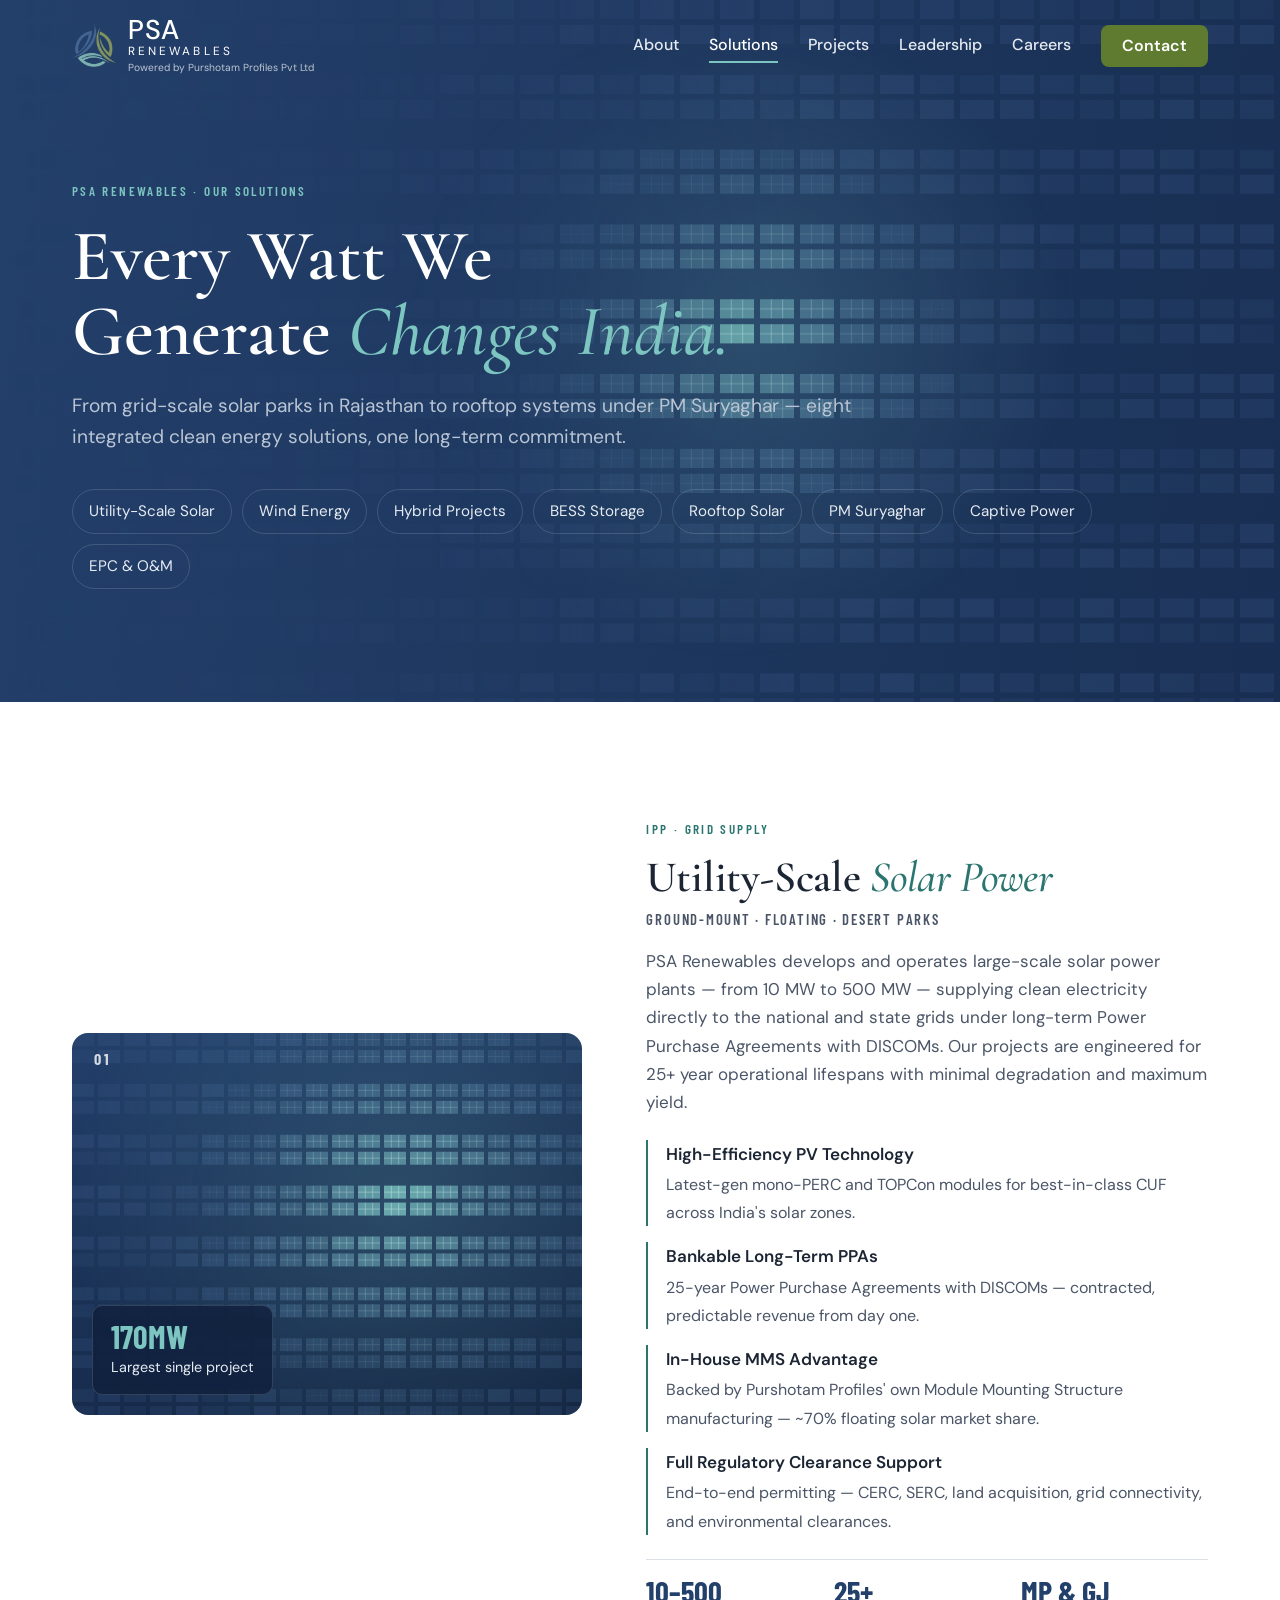
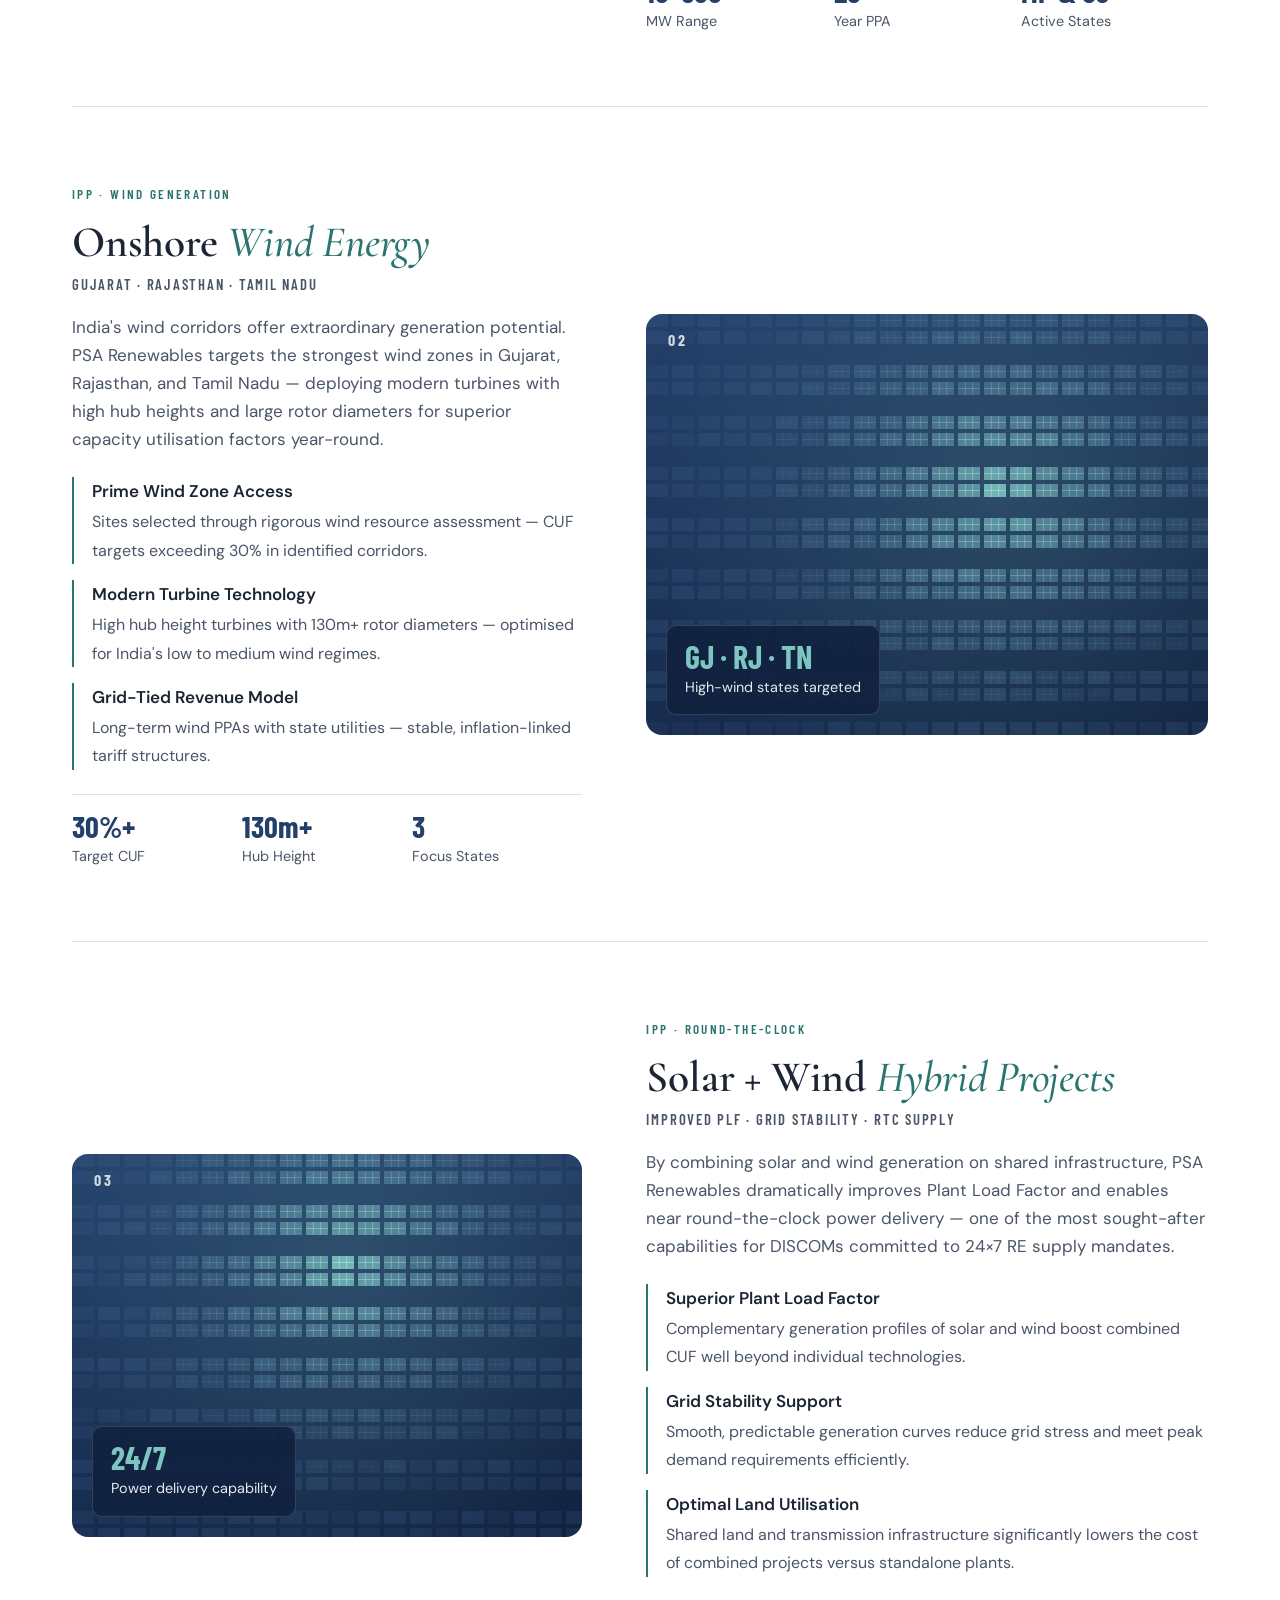
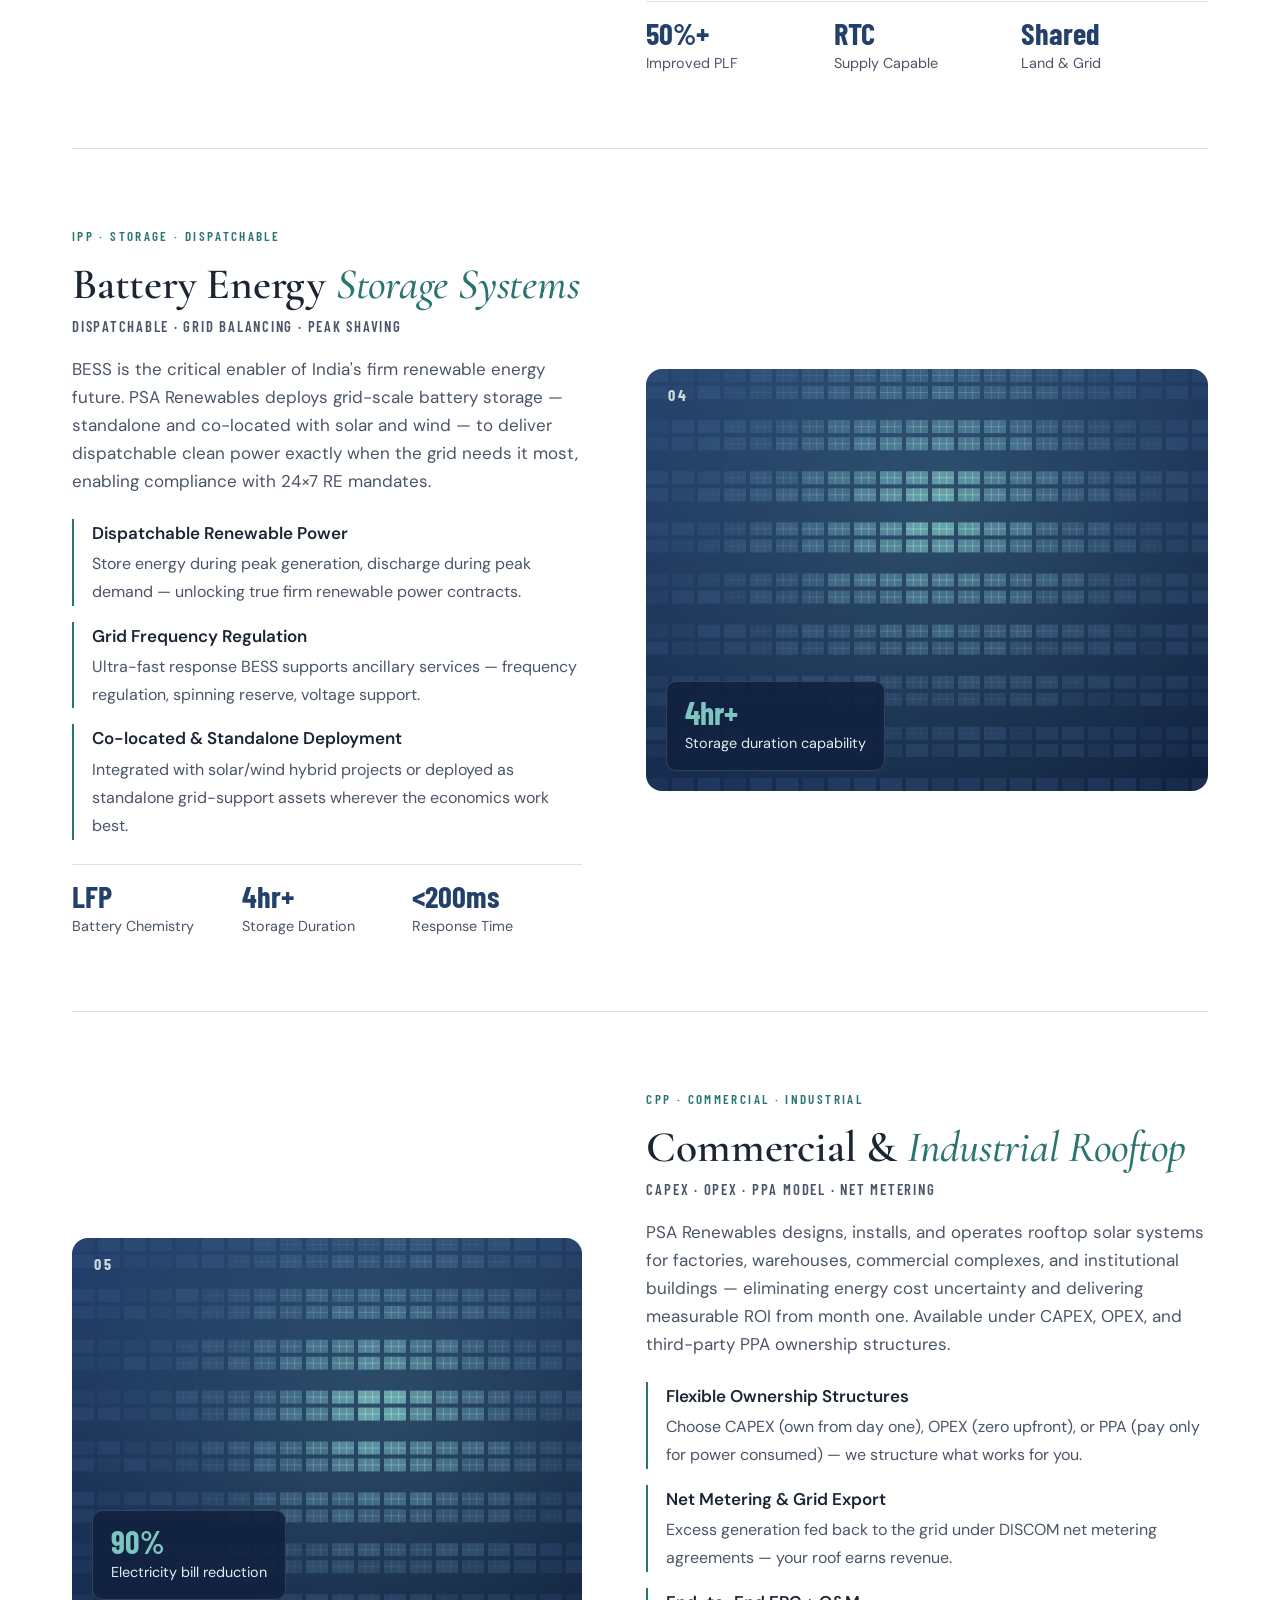
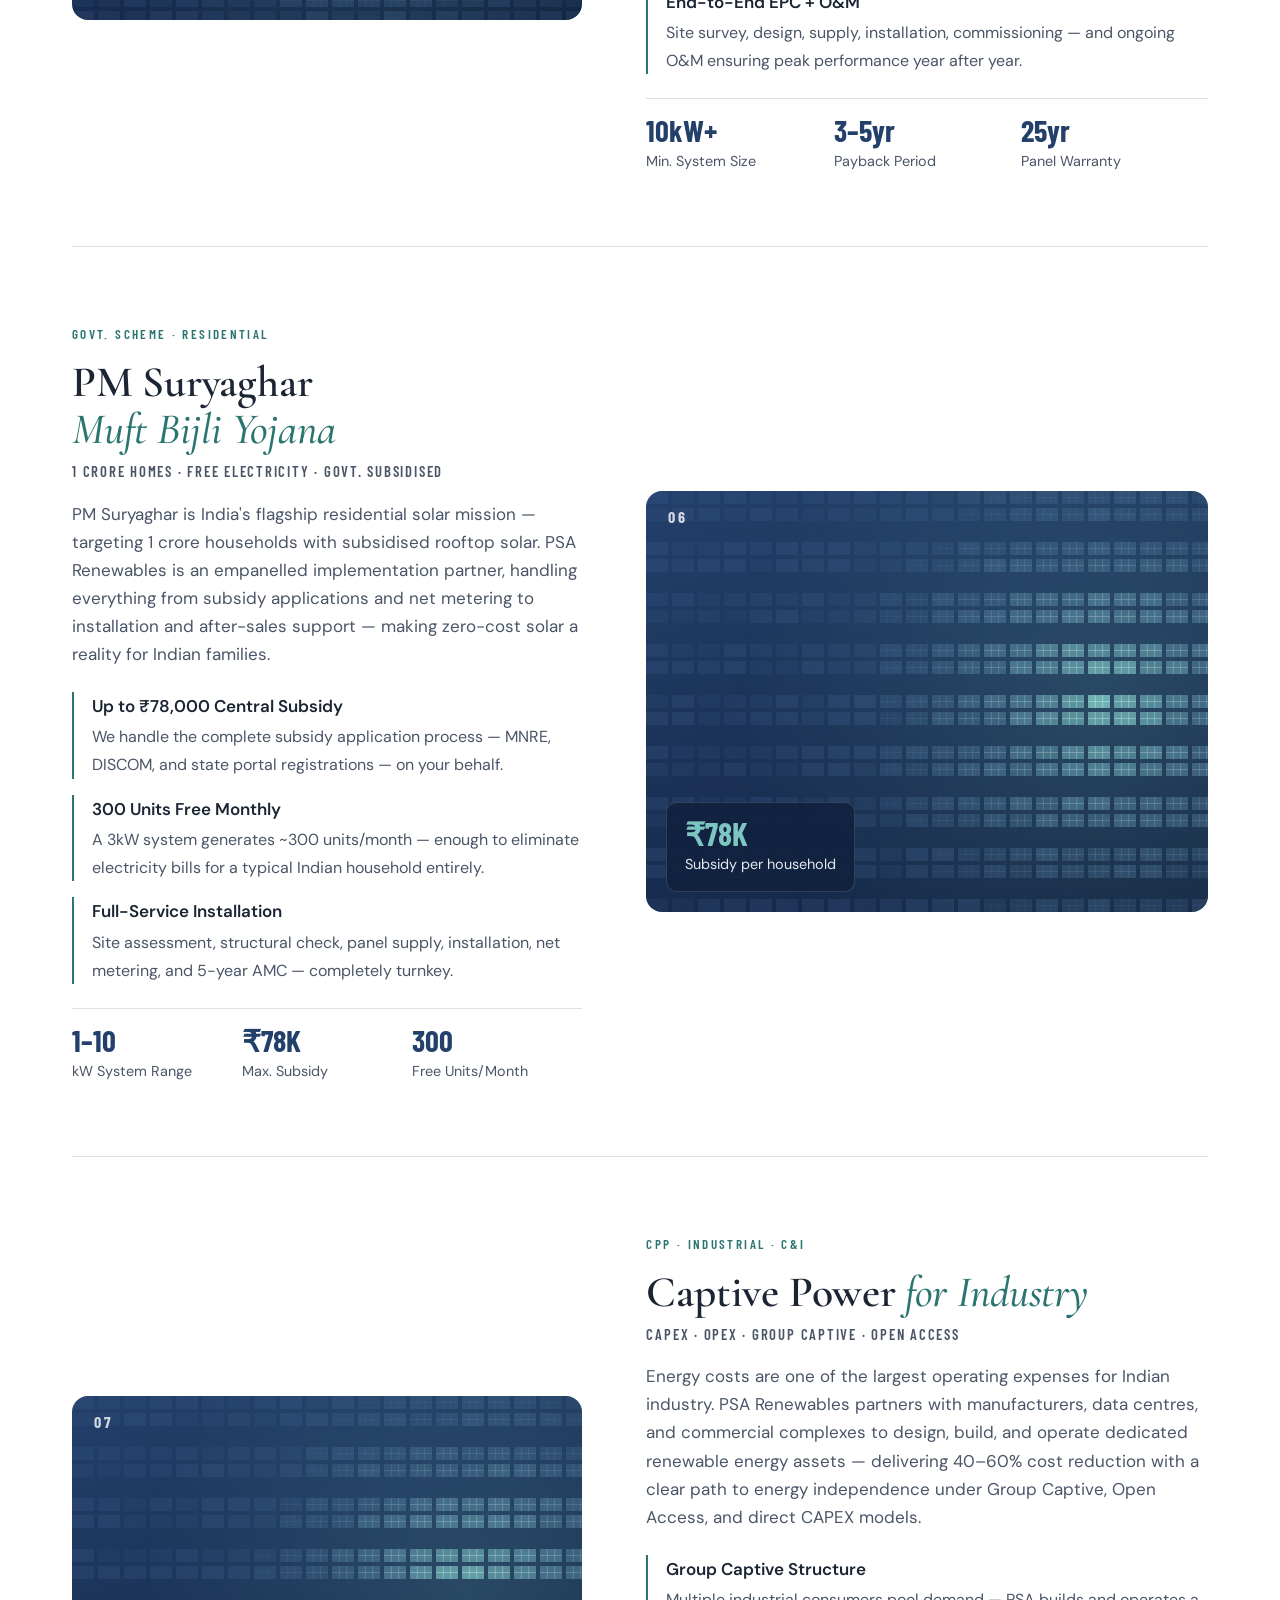
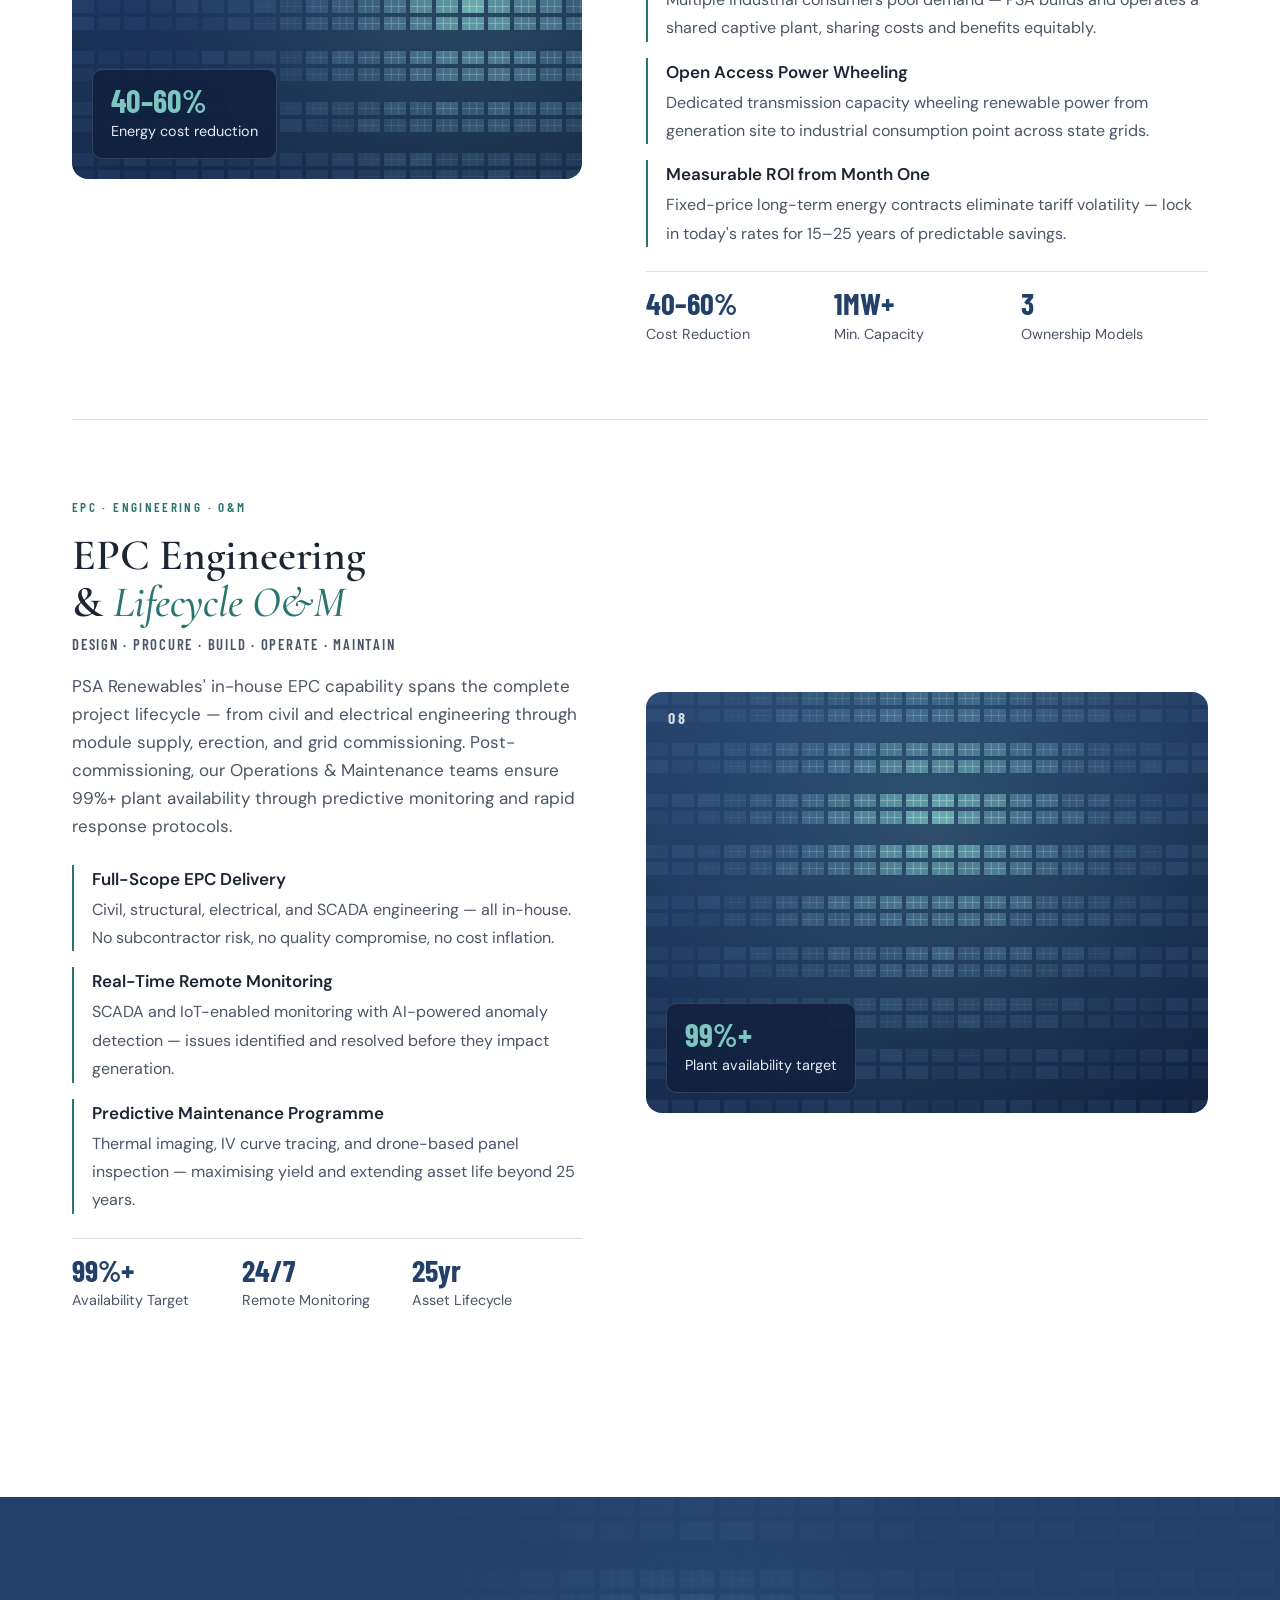
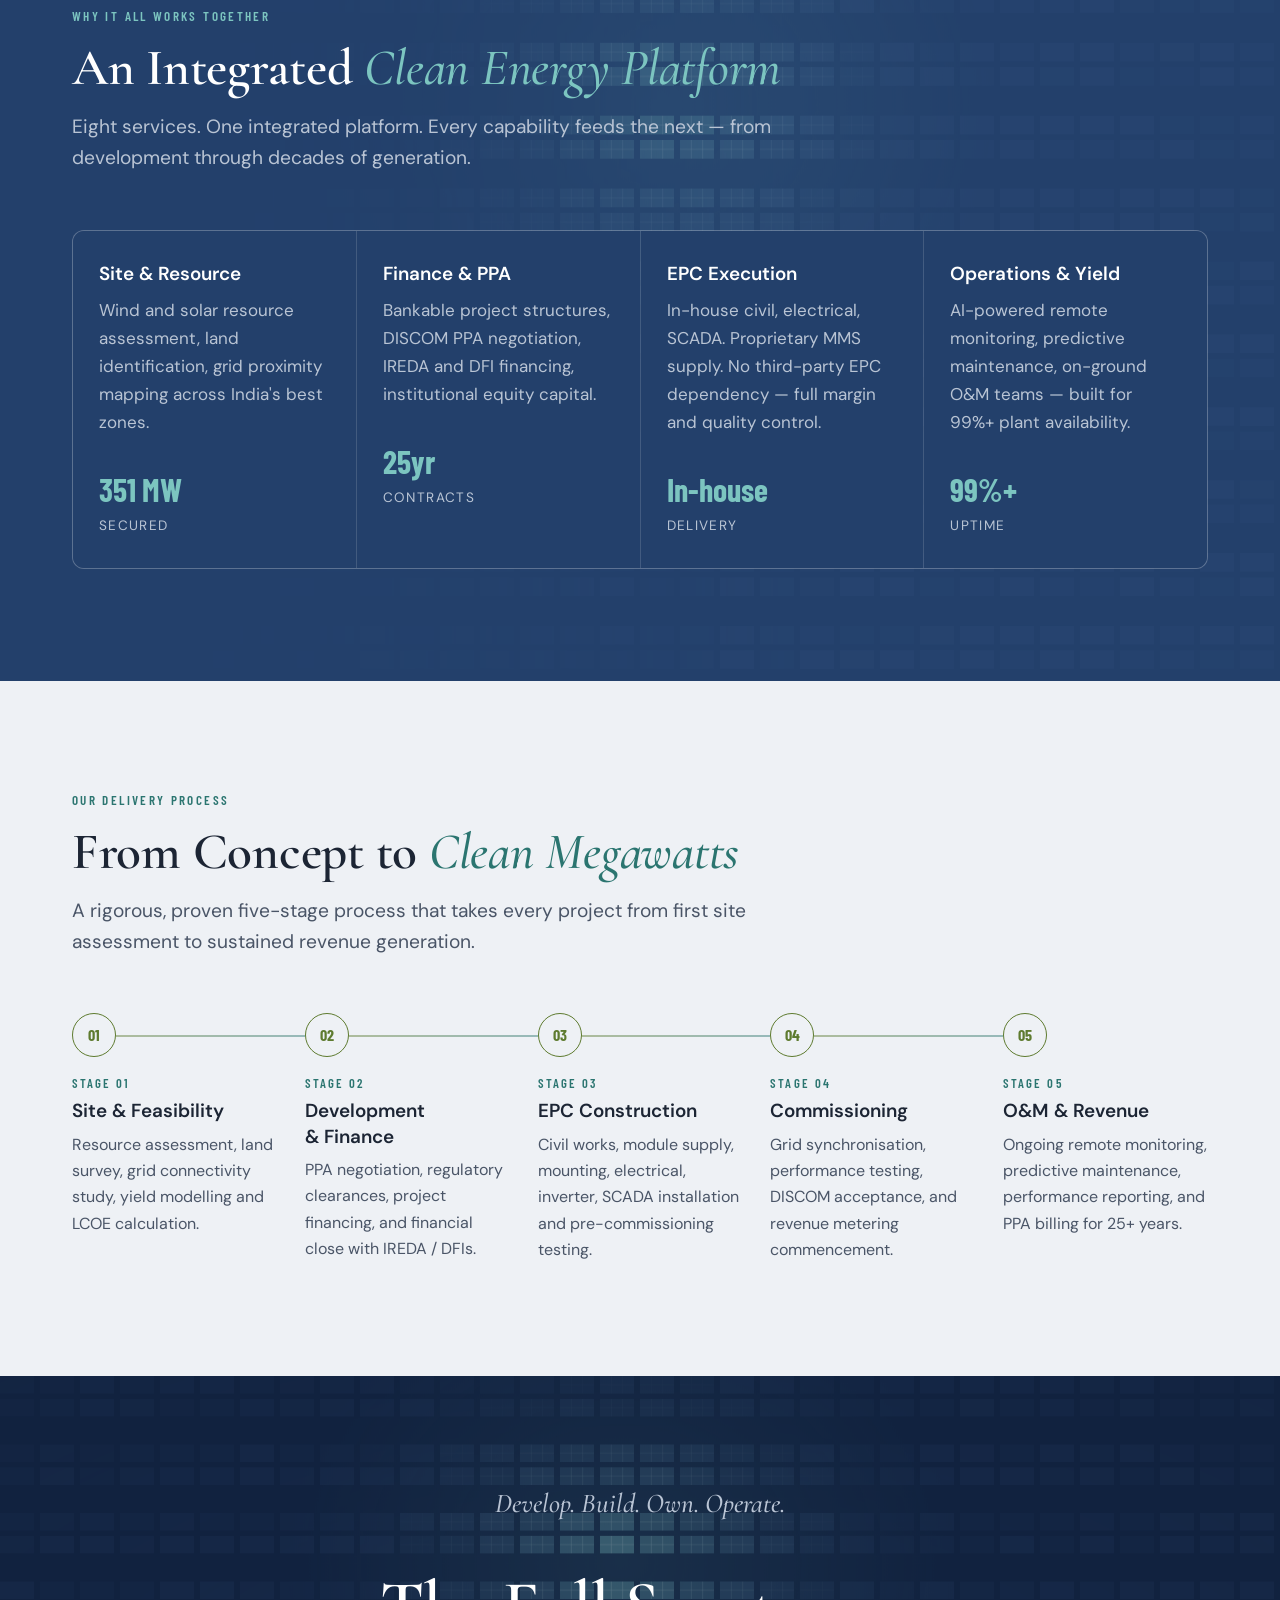
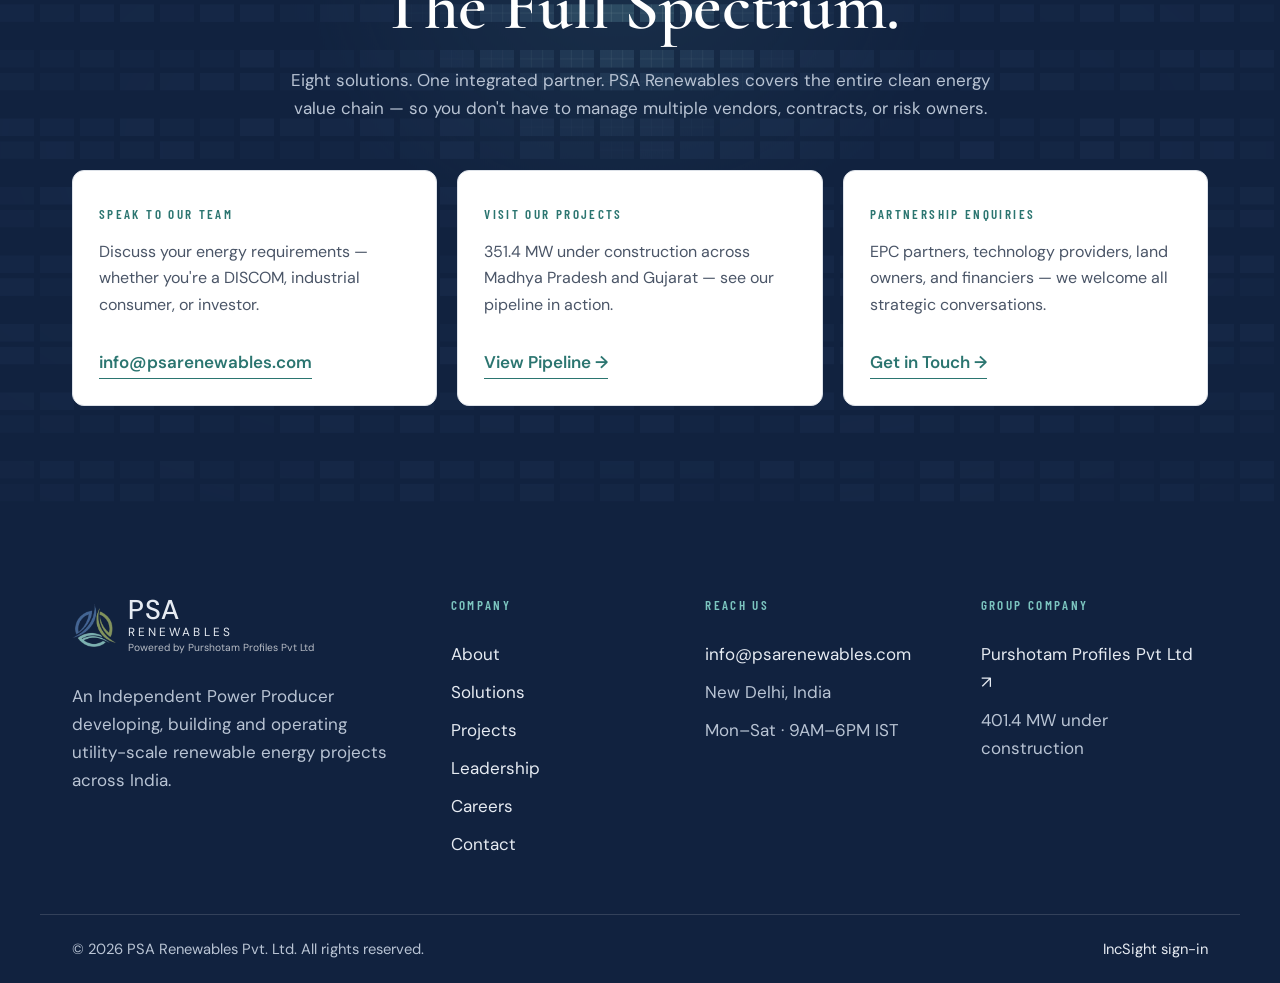
==== solutions.html @ 925f179a "PSA Renewables website draft Co-Authored-By: Claude Opus 5.5 <noreply@anthropic.com>" ====
<!doctype html>
<html lang="en">
<head>
  <meta charset="utf-8">
  <meta name="viewport" content="width=device-width, initial-scale=1">
  <title>Solutions | PSA Renewables</title>
  <meta name="description" content="Eight integrated clean energy solutions from PSA Renewables: utility-scale solar, wind, hybrid, BESS, rooftop, PM Suryaghar, captive power, and EPC & O&M.">
  <link rel="icon" href="assets/logo-mark.png">
  <link rel="preconnect" href="https://fonts.googleapis.com">
  <link rel="preconnect" href="https://fonts.gstatic.com" crossorigin>
  <link href="https://fonts.googleapis.com/css2?family=Barlow+Condensed:wght@600;700&family=Cormorant+Garamond:ital,wght@0,500;0,600;1,500&family=DM+Sans:opsz,wght@9..40,400;9..40,500;9..40,600;9..40,700&display=swap" rel="stylesheet">
  <link rel="stylesheet" href="styles.css">
</head>
<body data-page="solutions">
  <main id="main">
    <section class="page-hero">
      <canvas class="panel-field" aria-hidden="true"></canvas>
      <div class="wrap">
        <span class="label reveal">PSA Renewables · Our Solutions</span>
        <h1 class="reveal">Every Watt We Generate <em class="accent">Changes India.</em></h1>
        <p class="lead reveal">From grid-scale solar parks in Rajasthan to rooftop systems under PM Suryaghar — eight integrated clean energy solutions, one long-term commitment.</p>
        <ul class="anchor-chips reveal">
          <li><a href="#utility-solar">Utility-Scale Solar</a></li>
          <li><a href="#wind">Wind Energy</a></li>
          <li><a href="#hybrid">Hybrid Projects</a></li>
          <li><a href="#bess">BESS Storage</a></li>
          <li><a href="#rooftop">Rooftop Solar</a></li>
          <li><a href="#pm-suryaghar">PM Suryaghar</a></li>
          <li><a href="#captive">Captive Power</a></li>
          <li><a href="#epc-om">EPC &amp; O&amp;M</a></li>
        </ul>
      </div>
    </section>

    <section class="section white">
      <div class="wrap">
        <article class="solution" id="utility-solar">
          <div class="solution-media reveal">
            <canvas class="panel-art" aria-hidden="true"></canvas>
            <span class="idx">01</span>
            <div class="flag"><b>170MW</b><span>Largest single project</span></div>
          </div>
          <div class="reveal">
            <span class="label">IPP · Grid Supply</span>
            <h2>Utility-Scale <em class="accent">Solar Power</em></h2>
            <p class="sub">Ground-Mount · Floating · Desert Parks</p>
            <p>PSA Renewables develops and operates large-scale solar power plants — from 10 MW to 500 MW — supplying clean electricity directly to the national and state grids under long-term Power Purchase Agreements with DISCOMs. Our projects are engineered for 25+ year operational lifespans with minimal degradation and maximum yield.</p>
            <ul class="features">
            <li><b>High-Efficiency PV Technology</b><span>Latest-gen mono-PERC and TOPCon modules for best-in-class CUF across India's solar zones.</span></li>
            <li><b>Bankable Long-Term PPAs</b><span>25-year Power Purchase Agreements with DISCOMs — contracted, predictable revenue from day one.</span></li>
            <li><b>In-House MMS Advantage</b><span>Backed by Purshotam Profiles' own Module Mounting Structure manufacturing — ~70% floating solar market share.</span></li>
            <li><b>Full Regulatory Clearance Support</b><span>End-to-end permitting — CERC, SERC, land acquisition, grid connectivity, and environmental clearances.</span></li>
            </ul>
            <div class="facts">
            <div><b>10–500</b><span>MW Range</span></div>
            <div><b>25+</b><span>Year PPA</span></div>
            <div><b>MP &amp; GJ</b><span>Active States</span></div>
            </div>
          </div>
        </article>
        <article class="solution" id="wind">
          <div class="solution-media reveal">
            <canvas class="panel-art" aria-hidden="true"></canvas>
            <span class="idx">02</span>
            <div class="flag"><b>GJ · RJ · TN</b><span>High-wind states targeted</span></div>
          </div>
          <div class="reveal">
            <span class="label">IPP · Wind Generation</span>
            <h2>Onshore <em class="accent">Wind Energy</em></h2>
            <p class="sub">Gujarat · Rajasthan · Tamil Nadu</p>
            <p>India's wind corridors offer extraordinary generation potential. PSA Renewables targets the strongest wind zones in Gujarat, Rajasthan, and Tamil Nadu — deploying modern turbines with high hub heights and large rotor diameters for superior capacity utilisation factors year-round.</p>
            <ul class="features">
            <li><b>Prime Wind Zone Access</b><span>Sites selected through rigorous wind resource assessment — CUF targets exceeding 30% in identified corridors.</span></li>
            <li><b>Modern Turbine Technology</b><span>High hub height turbines with 130m+ rotor diameters — optimised for India's low to medium wind regimes.</span></li>
            <li><b>Grid-Tied Revenue Model</b><span>Long-term wind PPAs with state utilities — stable, inflation-linked tariff structures.</span></li>
            </ul>
            <div class="facts">
            <div><b>30%+</b><span>Target CUF</span></div>
            <div><b>130m+</b><span>Hub Height</span></div>
            <div><b>3</b><span>Focus States</span></div>
            </div>
          </div>
        </article>
        <article class="solution" id="hybrid">
          <div class="solution-media reveal">
            <canvas class="panel-art" aria-hidden="true"></canvas>
            <span class="idx">03</span>
            <div class="flag"><b>24/7</b><span>Power delivery capability</span></div>
          </div>
          <div class="reveal">
            <span class="label">IPP · Round-the-Clock</span>
            <h2>Solar + Wind <em class="accent">Hybrid Projects</em></h2>
            <p class="sub">Improved PLF · Grid Stability · RTC Supply</p>
            <p>By combining solar and wind generation on shared infrastructure, PSA Renewables dramatically improves Plant Load Factor and enables near round-the-clock power delivery — one of the most sought-after capabilities for DISCOMs committed to 24×7 RE supply mandates.</p>
            <ul class="features">
            <li><b>Superior Plant Load Factor</b><span>Complementary generation profiles of solar and wind boost combined CUF well beyond individual technologies.</span></li>
            <li><b>Grid Stability Support</b><span>Smooth, predictable generation curves reduce grid stress and meet peak demand requirements efficiently.</span></li>
            <li><b>Optimal Land Utilisation</b><span>Shared land and transmission infrastructure significantly lowers the cost of combined projects versus standalone plants.</span></li>
            </ul>
            <div class="facts">
            <div><b>50%+</b><span>Improved PLF</span></div>
            <div><b>RTC</b><span>Supply Capable</span></div>
            <div><b>Shared</b><span>Land &amp; Grid</span></div>
            </div>
          </div>
        </article>
        <article class="solution" id="bess">
          <div class="solution-media reveal">
            <canvas class="panel-art" aria-hidden="true"></canvas>
            <span class="idx">04</span>
            <div class="flag"><b>4hr+</b><span>Storage duration capability</span></div>
          </div>
          <div class="reveal">
            <span class="label">IPP · Storage · Dispatchable</span>
            <h2>Battery Energy <em class="accent">Storage Systems</em></h2>
            <p class="sub">Dispatchable · Grid Balancing · Peak Shaving</p>
            <p>BESS is the critical enabler of India's firm renewable energy future. PSA Renewables deploys grid-scale battery storage — standalone and co-located with solar and wind — to deliver dispatchable clean power exactly when the grid needs it most, enabling compliance with 24×7 RE mandates.</p>
            <ul class="features">
            <li><b>Dispatchable Renewable Power</b><span>Store energy during peak generation, discharge during peak demand — unlocking true firm renewable power contracts.</span></li>
            <li><b>Grid Frequency Regulation</b><span>Ultra-fast response BESS supports ancillary services — frequency regulation, spinning reserve, voltage support.</span></li>
            <li><b>Co-located &amp; Standalone Deployment</b><span>Integrated with solar/wind hybrid projects or deployed as standalone grid-support assets wherever the economics work best.</span></li>
            </ul>
            <div class="facts">
            <div><b>LFP</b><span>Battery Chemistry</span></div>
            <div><b>4hr+</b><span>Storage Duration</span></div>
            <div><b>&lt;200ms</b><span>Response Time</span></div>
            </div>
          </div>
        </article>
        <article class="solution" id="rooftop">
          <div class="solution-media reveal">
            <canvas class="panel-art" aria-hidden="true"></canvas>
            <span class="idx">05</span>
            <div class="flag"><b>90%</b><span>Electricity bill reduction</span></div>
          </div>
          <div class="reveal">
            <span class="label">CPP · Commercial · Industrial</span>
            <h2>Commercial &amp; <em class="accent">Industrial Rooftop</em></h2>
            <p class="sub">CAPEX · OPEX · PPA Model · Net Metering</p>
            <p>PSA Renewables designs, installs, and operates rooftop solar systems for factories, warehouses, commercial complexes, and institutional buildings — eliminating energy cost uncertainty and delivering measurable ROI from month one. Available under CAPEX, OPEX, and third-party PPA ownership structures.</p>
            <ul class="features">
            <li><b>Flexible Ownership Structures</b><span>Choose CAPEX (own from day one), OPEX (zero upfront), or PPA (pay only for power consumed) — we structure what works for you.</span></li>
            <li><b>Net Metering &amp; Grid Export</b><span>Excess generation fed back to the grid under DISCOM net metering agreements — your roof earns revenue.</span></li>
            <li><b>End-to-End EPC + O&amp;M</b><span>Site survey, design, supply, installation, commissioning — and ongoing O&amp;M ensuring peak performance year after year.</span></li>
            </ul>
            <div class="facts">
            <div><b>10kW+</b><span>Min. System Size</span></div>
            <div><b>3–5yr</b><span>Payback Period</span></div>
            <div><b>25yr</b><span>Panel Warranty</span></div>
            </div>
          </div>
        </article>
        <article class="solution" id="pm-suryaghar">
          <div class="solution-media reveal">
            <canvas class="panel-art" aria-hidden="true"></canvas>
            <span class="idx">06</span>
            <div class="flag"><b>₹78K</b><span>Subsidy per household</span></div>
          </div>
          <div class="reveal">
            <span class="label">Govt. Scheme · Residential</span>
            <h2>PM Suryaghar <em class="accent">Muft Bijli Yojana</em></h2>
            <p class="sub">1 Crore Homes · Free Electricity · Govt. Subsidised</p>
            <p>PM Suryaghar is India's flagship residential solar mission — targeting 1 crore households with subsidised rooftop solar. PSA Renewables is an empanelled implementation partner, handling everything from subsidy applications and net metering to installation and after-sales support — making zero-cost solar a reality for Indian families.</p>
            <ul class="features">
            <li><b>Up to ₹78,000 Central Subsidy</b><span>We handle the complete subsidy application process — MNRE, DISCOM, and state portal registrations — on your behalf.</span></li>
            <li><b>300 Units Free Monthly</b><span>A 3kW system generates ~300 units/month — enough to eliminate electricity bills for a typical Indian household entirely.</span></li>
            <li><b>Full-Service Installation</b><span>Site assessment, structural check, panel supply, installation, net metering, and 5-year AMC — completely turnkey.</span></li>
            </ul>
            <div class="facts">
            <div><b>1–10</b><span>kW System Range</span></div>
            <div><b>₹78K</b><span>Max. Subsidy</span></div>
            <div><b>300</b><span>Free Units/Month</span></div>
            </div>
          </div>
        </article>
        <article class="solution" id="captive">
          <div class="solution-media reveal">
            <canvas class="panel-art" aria-hidden="true"></canvas>
            <span class="idx">07</span>
            <div class="flag"><b>40–60%</b><span>Energy cost reduction</span></div>
          </div>
          <div class="reveal">
            <span class="label">CPP · Industrial · C&amp;I</span>
            <h2>Captive Power <em class="accent">for Industry</em></h2>
            <p class="sub">CAPEX · OPEX · Group Captive · Open Access</p>
            <p>Energy costs are one of the largest operating expenses for Indian industry. PSA Renewables partners with manufacturers, data centres, and commercial complexes to design, build, and operate dedicated renewable energy assets — delivering 40–60% cost reduction with a clear path to energy independence under Group Captive, Open Access, and direct CAPEX models.</p>
            <ul class="features">
            <li><b>Group Captive Structure</b><span>Multiple industrial consumers pool demand — PSA builds and operates a shared captive plant, sharing costs and benefits equitably.</span></li>
            <li><b>Open Access Power Wheeling</b><span>Dedicated transmission capacity wheeling renewable power from generation site to industrial consumption point across state grids.</span></li>
            <li><b>Measurable ROI from Month One</b><span>Fixed-price long-term energy contracts eliminate tariff volatility — lock in today's rates for 15–25 years of predictable savings.</span></li>
            </ul>
            <div class="facts">
            <div><b>40–60%</b><span>Cost Reduction</span></div>
            <div><b>1MW+</b><span>Min. Capacity</span></div>
            <div><b>3</b><span>Ownership Models</span></div>
            </div>
          </div>
        </article>
        <article class="solution" id="epc-om">
          <div class="solution-media reveal">
            <canvas class="panel-art" aria-hidden="true"></canvas>
            <span class="idx">08</span>
            <div class="flag"><b>99%+</b><span>Plant availability target</span></div>
          </div>
          <div class="reveal">
            <span class="label">EPC · Engineering · O&amp;M</span>
            <h2>EPC Engineering &amp; <em class="accent">Lifecycle O&amp;M</em></h2>
            <p class="sub">Design · Procure · Build · Operate · Maintain</p>
            <p>PSA Renewables' in-house EPC capability spans the complete project lifecycle — from civil and electrical engineering through module supply, erection, and grid commissioning. Post-commissioning, our Operations &amp; Maintenance teams ensure 99%+ plant availability through predictive monitoring and rapid response protocols.</p>
            <ul class="features">
            <li><b>Full-Scope EPC Delivery</b><span>Civil, structural, electrical, and SCADA engineering — all in-house. No subcontractor risk, no quality compromise, no cost inflation.</span></li>
            <li><b>Real-Time Remote Monitoring</b><span>SCADA and IoT-enabled monitoring with AI-powered anomaly detection — issues identified and resolved before they impact generation.</span></li>
            <li><b>Predictive Maintenance Programme</b><span>Thermal imaging, IV curve tracing, and drone-based panel inspection — maximising yield and extending asset life beyond 25 years.</span></li>
            </ul>
            <div class="facts">
            <div><b>99%+</b><span>Availability Target</span></div>
            <div><b>24/7</b><span>Remote Monitoring</span></div>
            <div><b>25yr</b><span>Asset Lifecycle</span></div>
            </div>
          </div>
        </article>
      </div>
    </section>

    <section class="section dark">
      <canvas class="panel-field" aria-hidden="true"></canvas>
      <div class="wrap">
        <div class="section-head">
          <span class="label reveal">Why It All Works Together</span>
          <h2 class="reveal">An Integrated <em class="accent">Clean Energy Platform</em></h2>
          <p class="lead reveal">Eight services. One integrated platform. Every capability feeds the next — from development through decades of generation.</p>
        </div>
        <div class="platform reveal">
          <div><h3>Site &amp; Resource</h3><p>Wind and solar resource assessment, land identification, grid proximity mapping across India's best zones.</p><b>351 MW</b><small>secured</small></div>
          <div><h3>Finance &amp; PPA</h3><p>Bankable project structures, DISCOM PPA negotiation, IREDA and DFI financing, institutional equity capital.</p><b>25yr</b><small>contracts</small></div>
          <div><h3>EPC Execution</h3><p>In-house civil, electrical, SCADA. Proprietary MMS supply. No third-party EPC dependency — full margin and quality control.</p><b>In-house</b><small>delivery</small></div>
          <div><h3>Operations &amp; Yield</h3><p>AI-powered remote monitoring, predictive maintenance, on-ground O&amp;M teams — built for 99%+ plant availability.</p><b>99%+</b><small>uptime</small></div>
        </div>
      </div>
    </section>

    <section class="section mist">
      <div class="wrap">
        <div class="section-head">
          <span class="label reveal">Our Delivery Process</span>
          <h2 class="reveal">From Concept to <em class="accent">Clean Megawatts</em></h2>
          <p class="lead reveal">A rigorous, proven five-stage process that takes every project from first site assessment to sustained revenue generation.</p>
        </div>
        <ol class="steps" style="--n:5">
          <li class="reveal"><span class="stage">Stage 01</span><h3>Site &amp; Feasibility</h3><p>Resource assessment, land survey, grid connectivity study, yield modelling and LCOE calculation.</p></li>
          <li class="reveal"><span class="stage">Stage 02</span><h3>Development &amp; Finance</h3><p>PPA negotiation, regulatory clearances, project financing, and financial close with IREDA / DFIs.</p></li>
          <li class="reveal"><span class="stage">Stage 03</span><h3>EPC Construction</h3><p>Civil works, module supply, mounting, electrical, inverter, SCADA installation and pre-commissioning testing.</p></li>
          <li class="reveal"><span class="stage">Stage 04</span><h3>Commissioning</h3><p>Grid synchronisation, performance testing, DISCOM acceptance, and revenue metering commencement.</p></li>
          <li class="reveal"><span class="stage">Stage 05</span><h3>O&amp;M &amp; Revenue</h3><p>Ongoing remote monitoring, predictive maintenance, performance reporting, and PPA billing for 25+ years.</p></li>
        </ol>
      </div>
    </section>

    <section class="section deep cta">
      <canvas class="panel-field full" aria-hidden="true"></canvas>
      <div class="wrap">
        <p class="motto reveal">Develop. Build. Own. Operate.</p>
        <h2 class="reveal">The Full Spectrum.</h2>
        <p class="reveal">Eight solutions. One integrated partner. PSA Renewables covers the entire clean energy value chain — so you don't have to manage multiple vendors, contracts, or risk owners.</p>
      </div>
      <div class="wrap reach cta-cards">
        <article class="tile reveal"><span class="label">Speak to Our Team</span><p>Discuss your energy requirements — whether you're a DISCOM, industrial consumer, or investor.</p><a class="link" data-site-href="mailto:email" href="mailto:info@psarenewables.com" data-site="email">info@psarenewables.com</a></article>
        <article class="tile reveal"><span class="label">Visit Our Projects</span><p>351.4 MW under construction across Madhya Pradesh and Gujarat — see our pipeline in action.</p><a class="link" href="projects.html">View Pipeline →</a></article>
        <article class="tile reveal"><span class="label">Partnership Enquiries</span><p>EPC partners, technology providers, land owners, and financiers — we welcome all strategic conversations.</p><a class="link" href="contact.html">Get in Touch →</a></article>
      </div>
    </section>
  </main>

  <script src="js/site.js"></script>
  <script src="js/layout.js"></script>
  <script src="js/main.js"></script>
</body>
</html>
---- styles.css ----
:root {
  --serif: 'Cormorant Garamond', Georgia, serif;
  --sans: 'DM Sans', system-ui, -apple-system, 'Segoe UI', sans-serif;
  --cond: 'Barlow Condensed', 'Arial Narrow', sans-serif;

  --navy: #23406B;
  --navy-deep: #182E52;
  --navy-ink: #11223F;
  --teal: #7CC5C0;
  --teal-ink: #2B7570;
  --olive: #5E7B2F;
  --olive-hover: #4F6A24;
  --olive-light: #8FB060;
  --paper: #F7F6F1;
  --mist: #EEF1F5;
  --white: #FFFFFF;

  --text: #1C2534;
  --muted: #4A5567;
  --on-dark: #E6EBF2;
  --muted-dark: #B9C4D4;
  --line: #DCE1E8;
  --line-dark: rgba(255, 255, 255, .14);

  --radius: 12px;
  --section: 112px;
  --ease: cubic-bezier(.2, .7, .2, 1);
}

*, *::before, *::after { box-sizing: border-box; }
html { -webkit-text-size-adjust: 100%; scroll-behavior: smooth; }
body { margin: 0; background: var(--paper); color: var(--text); font: 400 1.0625rem/1.65 var(--sans); -webkit-font-smoothing: antialiased; }
img { max-width: 100%; display: block; }
a { color: inherit; }
h1, h2, h3 { margin: 0; text-wrap: balance; }
p { margin: 0 0 1em; }
p:last-child { margin-bottom: 0; }
:focus-visible { outline: 2px solid var(--teal); outline-offset: 3px; }
.skip { position: absolute; left: -9999px; top: 8px; z-index: 100; background: var(--white); color: var(--navy); padding: 10px 16px; border-radius: 8px; }
.skip:focus { left: 16px; }

.wrap { width: 100%; max-width: 1200px; margin: 0 auto; padding: 0 32px; }

/* ---------- Type ---------- */
.display { font: 600 clamp(3rem, 6.2vw, 5.4rem)/1.02 var(--serif); letter-spacing: -.01em; }
h2, .h2 { font: 600 clamp(2.2rem, 4vw, 3.4rem)/1.08 var(--serif); letter-spacing: -.005em; }
h3 { font: 600 1.18rem/1.35 var(--sans); }
em.accent { font-style: italic; font-weight: 500; color: var(--teal-ink); }
.dark em.accent, .hero em.accent, .page-hero em.accent { color: var(--teal); }
.label { display: inline-block; font: 600 .82rem/1.2 var(--cond); letter-spacing: .18em; text-transform: uppercase; color: var(--teal-ink); }
.dark .label, .hero .label, .page-hero .label { color: var(--teal); }
.lead { font-size: 1.2rem; line-height: 1.6; color: var(--muted); max-width: 60ch; }
.dark .lead, .hero .lead, .page-hero .lead { color: var(--muted-dark); }
.muted { color: var(--muted); }
.section-head { display: grid; gap: 16px; max-width: 760px; margin-bottom: 56px; }
.section-head.center { margin-inline: auto; text-align: center; justify-items: center; }
.stack { display: grid; gap: 16px; }
.prose h2 { margin: 14px 0 24px; }
.after { margin-top: 36px; }
.actions.center { justify-content: center; }
.section-head.split { max-width: none; grid-template-columns: 1fr 1fr; align-items: end; gap: 48px; }

/* ---------- Buttons ---------- */
.btn { display: inline-flex; align-items: center; justify-content: center; gap: 8px; min-height: 48px; padding: 0 26px; border-radius: 8px; font: 600 1rem/1 var(--sans); text-decoration: none; border: 1.5px solid transparent; transition: background .2s, border-color .2s, color .2s, transform .2s var(--ease); }
.btn:hover { transform: translateY(-1px); }
.btn-primary { background: var(--olive); color: #fff; }
.btn-primary:hover { background: var(--olive-hover); }
.btn-ghost { border-color: rgba(255, 255, 255, .5); color: #fff; }
.btn-ghost:hover { border-color: #fff; background: rgba(255, 255, 255, .06); }
.btn-outline { border-color: var(--navy); color: var(--navy); }
.btn-outline:hover { background: var(--navy); color: #fff; }
.link { color: var(--teal-ink); font-weight: 600; text-decoration: none; border-bottom: 1.5px solid currentColor; padding-bottom: 2px; }
.dark .link { color: var(--teal); }
.actions { display: flex; flex-wrap: wrap; gap: 14px; }

/* ---------- Brand lockup ---------- */
.brand { display: inline-flex; align-items: center; gap: 12px; text-decoration: none; color: #fff; }
.brand-mark { width: 44px; height: auto; flex: none; }
.brand-text { display: flex; flex-direction: column; line-height: 1; }
.brand-psa { font: 500 1.7rem/.9 var(--sans); letter-spacing: .02em; }
.brand-ren { font: 400 .74rem/1 var(--sans); letter-spacing: .26em; text-transform: uppercase; margin-top: 4px; }
.brand-sub { font: 400 .64rem/1 var(--sans); color: rgba(255, 255, 255, .7); margin-top: 5px; }

/* ---------- Nav ---------- */
.nav { position: fixed; inset: 0 0 auto; z-index: 50; color: #fff; transition: background .3s, box-shadow .3s, padding .3s; padding: 18px 0; }
.nav.scrolled, .nav.open { background: rgba(17, 34, 63, .94); backdrop-filter: blur(12px); -webkit-backdrop-filter: blur(12px); box-shadow: 0 1px 0 var(--line-dark); padding: 10px 0; }
.nav-inner { display: flex; align-items: center; gap: 32px; }
.nav-links { display: flex; align-items: center; gap: 30px; margin-left: auto; font: 500 1rem/1 var(--sans); }
.nav-links a:not(.btn) { text-decoration: none; color: var(--on-dark); padding: 8px 0; border-bottom: 2px solid transparent; transition: color .2s, border-color .2s; }
.nav-links a:not(.btn):hover { color: #fff; }
.nav-links a[aria-current="page"]:not(.btn) { color: #fff; border-color: var(--teal); }
.nav-cta { min-height: 42px; padding: 0 20px; }
.nav-toggle { display: none; margin-left: auto; width: 44px; height: 44px; padding: 12px 10px; background: none; border: 0; cursor: pointer; }
.nav-toggle span { display: block; height: 2px; background: #fff; margin: 6px 0; transition: transform .3s; }
.nav.open .nav-toggle span:first-child { transform: translateY(4px) rotate(45deg); }
.nav.open .nav-toggle span:last-child { transform: translateY(-4px) rotate(-45deg); }

/* ---------- Panel fields ---------- */
.panel-field, .panel-art { position: absolute; inset: 0; width: 100%; height: 100%; display: block; }
.panel-field { -webkit-mask-image: linear-gradient(90deg, transparent 0%, rgba(0, 0, 0, .25) 30%, #000 62%); mask-image: linear-gradient(90deg, transparent 0%, rgba(0, 0, 0, .25) 30%, #000 62%); }
.section .panel-field { opacity: .45; }
.panel-field.full { -webkit-mask-image: radial-gradient(120% 100% at 50% 50%, #000 30%, rgba(0, 0, 0, .35) 100%); mask-image: radial-gradient(120% 100% at 50% 50%, #000 30%, rgba(0, 0, 0, .35) 100%); }

/* ---------- Hero ---------- */
.hero { position: relative; overflow: hidden; color: #fff; background: linear-gradient(100deg, var(--navy) 0%, var(--navy) 38%, var(--navy-deep) 100%); padding: 168px 0 96px; }
.hero-grid { position: relative; z-index: 2; display: grid; grid-template-columns: 1.1fr .9fr; gap: 64px; align-items: center; }
.hero .display { margin: 18px 0 22px; }
.hero .tagline { font: 600 .9rem/1.5 var(--cond); letter-spacing: .2em; text-transform: uppercase; color: var(--muted-dark); margin-bottom: 22px; }
.hero .lead { margin-bottom: 36px; }

.profile { background: rgba(17, 34, 63, .88); border: 1px solid var(--line-dark); border-radius: 16px; padding: 48px 32px 32px; position: relative; }
.profile .badge { position: absolute; top: -22px; right: 24px; background: var(--teal); color: var(--navy-ink); border-radius: 10px; padding: 10px 16px; line-height: 1.1; }
.profile .badge b { display: block; font: 700 1.6rem/1 var(--cond); }
.profile .badge > span { font: 600 .82rem/1 var(--sans); }
.profile h2 { font: 600 2rem/1.1 var(--serif); margin: 14px 0 18px; }
.chips { display: flex; flex-wrap: wrap; gap: 8px; margin: 0; padding: 0; list-style: none; }
.chips li { border: 1px solid var(--line-dark); border-radius: 999px; padding: 6px 14px; font-size: .88rem; color: var(--on-dark); }
.profile-stats { display: grid; grid-template-columns: repeat(3, 1fr); margin-top: 26px; border-top: 1px solid var(--line-dark); }
.profile-stats div { padding: 18px 8px 0; text-align: center; }
.profile-stats div + div { border-left: 1px solid var(--line-dark); }
.profile-stats b { display: block; font: 700 2rem/1 var(--cond); color: var(--teal); }
.profile-stats span { display: block; margin-top: 6px; font-size: .82rem; letter-spacing: .06em; text-transform: uppercase; color: var(--muted-dark); }

/* ---------- Stats band ---------- */
.stats { background: var(--navy-ink); color: #fff; }
.stats-grid { display: grid; grid-template-columns: repeat(4, 1fr); }
.stat { padding: 40px 28px; }
.stat + .stat { border-left: 1px solid var(--line-dark); }
.stat b { display: block; font: 700 clamp(2.6rem, 4.4vw, 3.6rem)/1 var(--cond); color: var(--teal); letter-spacing: .01em; }
.stat b small { font-size: .45em; margin-left: 4px; color: var(--on-dark); }
.stat > span { display: block; margin-top: 10px; font-size: .95rem; color: var(--muted-dark); }

/* ---------- Sections ---------- */
.section { padding: var(--section) 0; position: relative; }
.section.white { background: var(--white); }
.section.mist { background: var(--mist); }
.section.dark { background: var(--navy); color: #fff; overflow: hidden; }
.section.deep { background: var(--navy-ink); color: #fff; overflow: hidden; }
.section.dark p, .section.deep p { color: var(--muted-dark); }
.section > .wrap { position: relative; z-index: 2; }

.two-col { display: grid; grid-template-columns: 1fr 1fr; gap: 72px; align-items: start; }
.prose p { color: var(--muted); }
.quote { margin: 32px 0 0; padding: 22px 26px; border-left: 3px solid var(--teal-ink); background: var(--white); font: italic 500 1.35rem/1.45 var(--serif); color: var(--text); border-radius: 0 var(--radius) var(--radius) 0; }
.mist .quote, .white .quote { background: var(--paper); }

.tiles { display: grid; grid-template-columns: 1fr 1fr; gap: 16px; }
.tile { display: grid; align-content: start; justify-items: start; background: var(--white); border: 1px solid var(--line); border-radius: var(--radius); padding: 26px; transition: border-color .25s, transform .25s var(--ease), box-shadow .25s; }
.tile:hover { border-color: #B8C4D4; transform: translateY(-3px); box-shadow: 0 12px 30px -18px rgba(17, 34, 63, .35); }
.tile .code { font: 700 1.9rem/1 var(--cond); color: var(--navy); }
.tile .label { margin: 10px 0 8px; }
.tile p { color: var(--muted); font-size: 1rem; }

/* Numbered steps joined by a line */
.steps { list-style: none; margin: 0; padding: 0; display: grid; grid-template-columns: repeat(var(--n, 4), 1fr); gap: 28px; counter-reset: step; }
.steps li { position: relative; padding-top: 64px; counter-increment: step; }
.steps li::before { content: counter(step, decimal-leading-zero); position: absolute; top: 0; left: 0; width: 44px; height: 44px; border-radius: 50%; display: grid; place-items: center; border: 1.5px solid var(--olive); color: var(--olive); font: 700 1rem/1 var(--cond); background: inherit; z-index: 1; }
.steps li::after { content: ""; position: absolute; top: 22px; left: 44px; right: -28px; height: 1.5px; background: linear-gradient(90deg, var(--olive), var(--teal-ink)); opacity: .45; }
.steps li:last-child::after { display: none; }
.steps p { color: var(--muted); font-size: 1rem; margin-top: 8px; }
.steps .stage { display: block; font: 600 .8rem/1 var(--cond); letter-spacing: .16em; text-transform: uppercase; color: var(--teal-ink); margin-bottom: 8px; }

/* Cards with panel artwork */
.cards { display: grid; grid-template-columns: repeat(var(--n, 3), 1fr); gap: 24px; }
.card { background: var(--white); border: 1px solid var(--line); border-radius: var(--radius); overflow: hidden; display: flex; flex-direction: column; transition: transform .3s var(--ease), box-shadow .3s; }
.card:hover { transform: translateY(-4px); box-shadow: 0 18px 40px -22px rgba(17, 34, 63, .45); }
.media { position: relative; aspect-ratio: 16 / 9; background: linear-gradient(160deg, var(--navy) 0%, var(--navy-ink) 100%); overflow: hidden; }
.media img { position: absolute; inset: 0; width: 100%; height: 100%; object-fit: cover; }
.media .num { position: absolute; left: 22px; bottom: 16px; font: 700 2.6rem/1 var(--cond); color: rgba(255, 255, 255, .92); z-index: 1; }
.card-body { padding: 26px 26px 30px; display: grid; gap: 10px; align-content: start; }
.card-body ul { margin: 8px 0 0; padding: 0; list-style: none; display: grid; gap: 8px; }
.card-body li { position: relative; padding-left: 20px; color: var(--muted); font-size: 1rem; }
.card-body li::before { content: ""; position: absolute; left: 0; top: .62em; width: 8px; height: 8px; border-radius: 2px; background: var(--teal-ink); opacity: .7; }

/* Advantages: a ruled list on dark */
.ledger { list-style: none; margin: 0; padding: 0; border-top: 1px solid var(--line-dark); }
.ledger li { display: grid; grid-template-columns: 72px 1fr 1.3fr; gap: 32px; padding: 30px 0; border-bottom: 1px solid var(--line-dark); align-items: baseline; transition: background .25s; }
.ledger .n { font: 700 1.6rem/1 var(--cond); color: var(--teal); }
.ledger .label { color: var(--muted-dark); margin-bottom: 8px; display: block; }
.ledger h3 { font: 600 1.5rem/1.25 var(--serif); color: #fff; }
.ledger p { margin: 0; }

/* Roadmap */
.phases { list-style: none; margin: 0 0 64px; padding: 0; display: grid; grid-template-columns: repeat(5, 1fr); gap: 24px; }
.phases li { position: relative; padding-top: 36px; }
.phases li::before { content: ""; position: absolute; top: 6px; left: 0; width: 14px; height: 14px; border-radius: 50%; border: 2px solid var(--teal-ink); background: var(--paper); z-index: 1; }
.phases li.done::before { background: var(--teal-ink); }
.phases li::after { content: ""; position: absolute; top: 12px; left: 14px; right: -24px; height: 2px; background: var(--line); }
.phases li:last-child::after { display: none; }
.phase-when { display: block; font: 600 .82rem/1.2 var(--cond); letter-spacing: .14em; text-transform: uppercase; color: var(--teal-ink); margin-bottom: 8px; }
.phases h3 { font-size: 1.08rem; margin-bottom: 6px; }
.phases p { color: var(--muted); font-size: .98rem; }
.white .phases li::before { background: var(--white); }
.white .phases li.done::before { background: var(--teal-ink); }

.table-wrap { overflow-x: auto; border: 1px solid var(--line); border-radius: var(--radius); background: var(--white); }
.pipeline { width: 100%; border-collapse: collapse; font-size: 1rem; }
.pipeline th { text-align: left; font: 600 .8rem/1 var(--cond); letter-spacing: .16em; text-transform: uppercase; color: var(--muted); padding: 18px 24px; border-bottom: 1px solid var(--line); background: var(--mist); }
.pipeline td { padding: 16px 24px; border-bottom: 1px solid var(--line); }
.pipeline td:last-child, .pipeline th:last-child { text-align: right; font-variant-numeric: tabular-nums; }
.pipeline tfoot td { font-weight: 700; border-bottom: 0; color: var(--navy); }
.table-caption { display: flex; justify-content: space-between; align-items: baseline; gap: 16px; flex-wrap: wrap; margin-bottom: 18px; }

/* Call to action */
.cta { text-align: center; }
.cta .wrap { display: grid; justify-items: center; gap: 22px; }
.cta .motto { font: italic 500 1.7rem/1.2 var(--serif); color: var(--teal); }
.cta h2 { font-size: clamp(2.6rem, 5.4vw, 4.4rem); max-width: 16ch; }
.cta p { max-width: 60ch; }

.cta .cta-cards { grid-template-columns: repeat(3, 1fr); justify-items: stretch; text-align: left; margin-top: 48px; gap: 20px; }
.section.dark .tile p, .section.deep .tile p { color: var(--muted); }
.section.dark .tile .label, .section.deep .tile .label { color: var(--teal-ink); }
.section.dark .tile .link, .section.deep .tile .link { color: var(--teal-ink); }

/* ---------- Inner page header ---------- */
.page-hero { position: relative; overflow: hidden; color: #fff; background: linear-gradient(100deg, var(--navy) 0%, var(--navy-deep) 100%); padding: 176px 0 96px; }
.page-hero .wrap { position: relative; z-index: 2; }
.page-hero h1 { font: 600 clamp(2.8rem, 5.6vw, 4.8rem)/1.04 var(--serif); margin: 16px 0 22px; max-width: 22ch; }
.anchor-chips { display: flex; flex-wrap: wrap; gap: 10px; margin-top: 36px; padding: 0; list-style: none; }
.anchor-chips a { display: inline-block; text-decoration: none; border: 1px solid var(--line-dark); border-radius: 999px; padding: 9px 16px; font-size: .95rem; color: var(--on-dark); transition: border-color .2s, background .2s; }
.anchor-chips a:hover { border-color: var(--teal); background: rgba(124, 197, 192, .08); }

/* ---------- Solutions ---------- */
.solution { display: grid; grid-template-columns: 1fr 1.1fr; gap: 64px; align-items: center; padding: 72px 0; border-top: 1px solid var(--line); scroll-margin-top: 90px; }
.solution:first-child { border-top: 0; padding-top: 0; }
.solution:nth-child(even) .solution-media { order: 2; }
.solution-media { position: relative; aspect-ratio: 4 / 3; border-radius: 16px; overflow: hidden; background: linear-gradient(160deg, var(--navy) 0%, var(--navy-ink) 100%); }
.solution-media .flag { position: absolute; left: 20px; bottom: 20px; z-index: 1; background: rgba(17, 34, 63, .9); border: 1px solid var(--line-dark); border-radius: 10px; padding: 14px 18px; color: #fff; }
.solution-media .flag b { display: block; font: 700 2rem/1 var(--cond); color: var(--teal); }
.solution-media .flag span { font-size: .9rem; color: var(--on-dark); }
.solution-media .idx { position: absolute; top: 18px; left: 22px; z-index: 1; font: 700 1rem/1 var(--cond); letter-spacing: .16em; color: rgba(255, 255, 255, .8); }
.solution h2 { margin: 12px 0 8px; font-size: clamp(2rem, 3.4vw, 2.8rem); }
.solution .sub { font: 600 .92rem/1.4 var(--cond); letter-spacing: .12em; text-transform: uppercase; color: var(--muted); margin-bottom: 18px; }
.solution > div > p { color: var(--muted); }
.features { list-style: none; margin: 24px 0; padding: 0; display: grid; gap: 16px; }
.features li { padding-left: 18px; border-left: 2px solid var(--teal-ink); }
.features b { display: block; font-weight: 600; margin-bottom: 2px; }
.features span { color: var(--muted); font-size: 1rem; }
.facts { display: grid; grid-template-columns: repeat(3, 1fr); border-top: 1px solid var(--line); }
.facts div { padding: 16px 12px 0 0; }
.facts b { display: block; font: 700 1.9rem/1 var(--cond); color: var(--navy); }
.facts span { font-size: .9rem; color: var(--muted); }

.platform { display: grid; grid-template-columns: repeat(4, 1fr); gap: 1px; background: var(--line-dark); border: 1px solid var(--line-dark); border-radius: var(--radius); overflow: hidden; }
.platform div { background: var(--navy); padding: 30px 26px; display: grid; gap: 10px; align-content: start; }
.platform b { font: 700 2rem/1 var(--cond); color: var(--teal); margin-top: 10px; }
.platform small { font-size: .85rem; letter-spacing: .1em; text-transform: uppercase; color: var(--muted-dark); }

/* ---------- Contact ---------- */
.reach { display: grid; grid-template-columns: repeat(4, 1fr); gap: 20px; }
.reach.pairs { grid-template-columns: 1fr 1fr; }
.reach .tile { display: grid; gap: 8px; align-content: start; }
.reach .tile b { font: 600 1.15rem/1.35 var(--sans); word-break: break-word; }
.reach .tile a.link { justify-self: start; margin-top: 6px; }
.office { display: grid; grid-template-columns: 1fr 1fr; gap: 24px; margin-top: 24px; }
.office .tile p { color: var(--text); }

/* ---------- Leadership ---------- */
.leaders { display: grid; grid-template-columns: 1fr 1fr; gap: 24px; }
.leader { display: grid; grid-template-columns: 120px 1fr; gap: 24px; align-items: center; background: var(--white); border: 1px solid var(--line); border-radius: var(--radius); padding: 24px; }
.leader h3 { font: 600 1.6rem/1.2 var(--serif); margin: 6px 0 4px; }
.leader-photo, .member-photo { border-radius: 10px; object-fit: cover; }
.leader-photo { width: 120px; height: 140px; }
.initials { display: grid; place-items: center; background: linear-gradient(160deg, var(--navy), var(--navy-ink)); color: var(--teal); font: 700 2.2rem/1 var(--cond); letter-spacing: .04em; }
.members { display: grid; grid-template-columns: repeat(5, 1fr); gap: 20px; }
.member { background: var(--white); border: 1px solid var(--line); border-radius: var(--radius); padding: 18px; }
.member-photo { width: 100%; aspect-ratio: 1; margin-bottom: 14px; }
.member p { color: var(--muted); font-size: .98rem; margin-top: 4px; }

/* ---------- Careers ---------- */
.roles { list-style: none; margin: 0; padding: 0; border-top: 1px solid var(--line); }
.roles li { display: grid; grid-template-columns: 1.4fr 1fr 1fr auto; gap: 24px; align-items: center; padding: 22px 0; border-bottom: 1px solid var(--line); }
.roles span { color: var(--muted); }

/* ---------- Footer ---------- */
.footer { background: var(--navy-ink); color: var(--on-dark); padding: 80px 0 0; }
.footer-grid { display: grid; grid-template-columns: 1.6fr 1fr 1.1fr 1.1fr; gap: 48px; padding-bottom: 56px; }
.footer h2 { font: 600 .82rem/1.2 var(--cond); letter-spacing: .18em; text-transform: uppercase; color: var(--teal); margin-bottom: 16px; }
.footer-grid > div, .footer-grid > nav { display: grid; gap: 10px; align-content: start; }
.footer a { text-decoration: none; color: var(--on-dark); }
.footer a:hover { color: #fff; text-decoration: underline; }
.footer p { margin: 0; color: var(--muted-dark); }
.footer-brand p { margin-top: 18px; max-width: 36ch; }
.footer-bottom { display: flex; justify-content: space-between; gap: 16px; flex-wrap: wrap; padding: 22px 32px; border-top: 1px solid var(--line-dark); font-size: .92rem; color: var(--muted-dark); }

/* ---------- Cursor ball ---------- */
.cursor, .cursor-ring { position: fixed; top: 0; left: 0; z-index: 9999; pointer-events: none; border-radius: 50%; opacity: 0; }
.cursor { width: 10px; height: 10px; margin: -5px 0 0 -5px; background: var(--olive-light); transition: opacity .25s; }
.cursor-ring { width: 38px; height: 38px; margin: -19px 0 0 -19px; border: 1.5px solid rgba(143, 176, 96, .55); transition: opacity .25s, width .3s var(--ease), height .3s var(--ease), margin .3s var(--ease), background .3s, border-color .3s; }
.has-cursor .cursor, .has-cursor .cursor-ring { opacity: 1; }
.has-cursor, .has-cursor a, .has-cursor button { cursor: none; }
.cursor-big .cursor { opacity: 0; }
.cursor-big .cursor-ring { width: 64px; height: 64px; margin: -32px 0 0 -32px; border-color: rgba(143, 176, 96, .85); background: rgba(143, 176, 96, .14); }

/* ---------- Motion ---------- */
.motion .reveal { opacity: 0; transform: translateY(22px); transition: opacity .8s var(--ease), transform .8s var(--ease); }
.motion .reveal.in { opacity: 1; transform: none; }

/* ---------- Responsive ---------- */
@media (max-width: 1080px) {
  .members { grid-template-columns: repeat(3, 1fr); }
  .reach { grid-template-columns: 1fr 1fr; }
  .platform { grid-template-columns: 1fr 1fr; }
  .footer-grid { grid-template-columns: 1fr 1fr; }
}

@media (max-width: 960px) {
  :root { --section: 80px; }
  .nav-toggle { display: block; }
  .nav-links { position: absolute; top: 100%; left: 0; right: 0; flex-direction: column; align-items: stretch; gap: 0; padding: 8px 24px 24px; background: rgba(17, 34, 63, .98); border-top: 1px solid var(--line-dark); display: none; }
  .nav.open .nav-links { display: flex; }
  .nav-links a:not(.btn) { padding: 14px 0; border-bottom: 1px solid var(--line-dark); font-size: 1.1rem; }
  .nav-links a[aria-current="page"]:not(.btn) { border-color: var(--line-dark); color: var(--teal); }
  .nav-cta { margin-top: 18px; min-height: 50px; }

  .hero { padding: 132px 0 72px; }
  .hero-grid, .two-col, .solution, .section-head.split, .leaders { grid-template-columns: 1fr; gap: 44px; }
  .solution:nth-child(even) .solution-media { order: 0; }
  .panel-field { -webkit-mask-image: linear-gradient(180deg, rgba(0, 0, 0, .55) 0%, rgba(0, 0, 0, .2) 55%, #000 100%); mask-image: linear-gradient(180deg, rgba(0, 0, 0, .55) 0%, rgba(0, 0, 0, .2) 55%, #000 100%); }
  .stats-grid { grid-template-columns: 1fr 1fr; }
  .stat:nth-child(3) { border-left: 0; }
  .stat:nth-child(n+3) { border-top: 1px solid var(--line-dark); }
  .cards { grid-template-columns: 1fr; }
  .steps, .phases { grid-template-columns: 1fr; gap: 0; }
  .steps li { padding: 0 0 32px 68px; }
  .steps li::after { top: 44px; left: 22px; right: auto; bottom: 0; width: 1.5px; height: auto; background: linear-gradient(180deg, var(--olive), var(--teal-ink)); }
  .phases li { padding: 0 0 28px 34px; }
  .phases li::before { top: 4px; }
  .phases li::after { top: 18px; left: 6px; right: auto; bottom: 0; width: 2px; height: auto; }
  .ledger li { grid-template-columns: 48px 1fr; gap: 12px 18px; }
  .ledger li p { grid-column: 2; }
  .roles li { grid-template-columns: 1fr auto; gap: 6px 16px; }
  .roles li span { grid-column: 1; }
  .roles li .btn { grid-column: 2; grid-row: 1 / span 3; }
}

@media (max-width: 600px) {
  body { font-size: 1rem; }
  .wrap { padding: 0 16px; }
  .footer-bottom { padding: 20px 16px; }
  .brand-mark { width: 38px; }
  .brand-psa { font-size: 1.45rem; }
  .brand-sub { display: none; }
  .profile { padding: 26px 20px 22px; }
  .profile-stats b { font-size: 1.6rem; }
  .profile-stats span { font-size: .72rem; letter-spacing: .04em; }
  .stat { padding: 28px 16px; }
  .tiles, .reach, .reach.pairs, .office, .platform, .footer-grid, .cta .cta-cards { grid-template-columns: 1fr; }
  .pipeline th, .pipeline td { padding: 14px 14px; }
  .members { grid-template-columns: 1fr 1fr; }
  .leader { grid-template-columns: 88px 1fr; gap: 16px; padding: 18px; }
  .leader-photo { width: 88px; height: 104px; }
  .facts b { font-size: 1.6rem; }
  .quote { font-size: 1.2rem; }
  .actions .btn { flex: 1 1 100%; }
}

@media (prefers-reduced-motion: reduce) {
  html { scroll-behavior: auto; }
  .btn, .tile, .card { transition: none; }
}
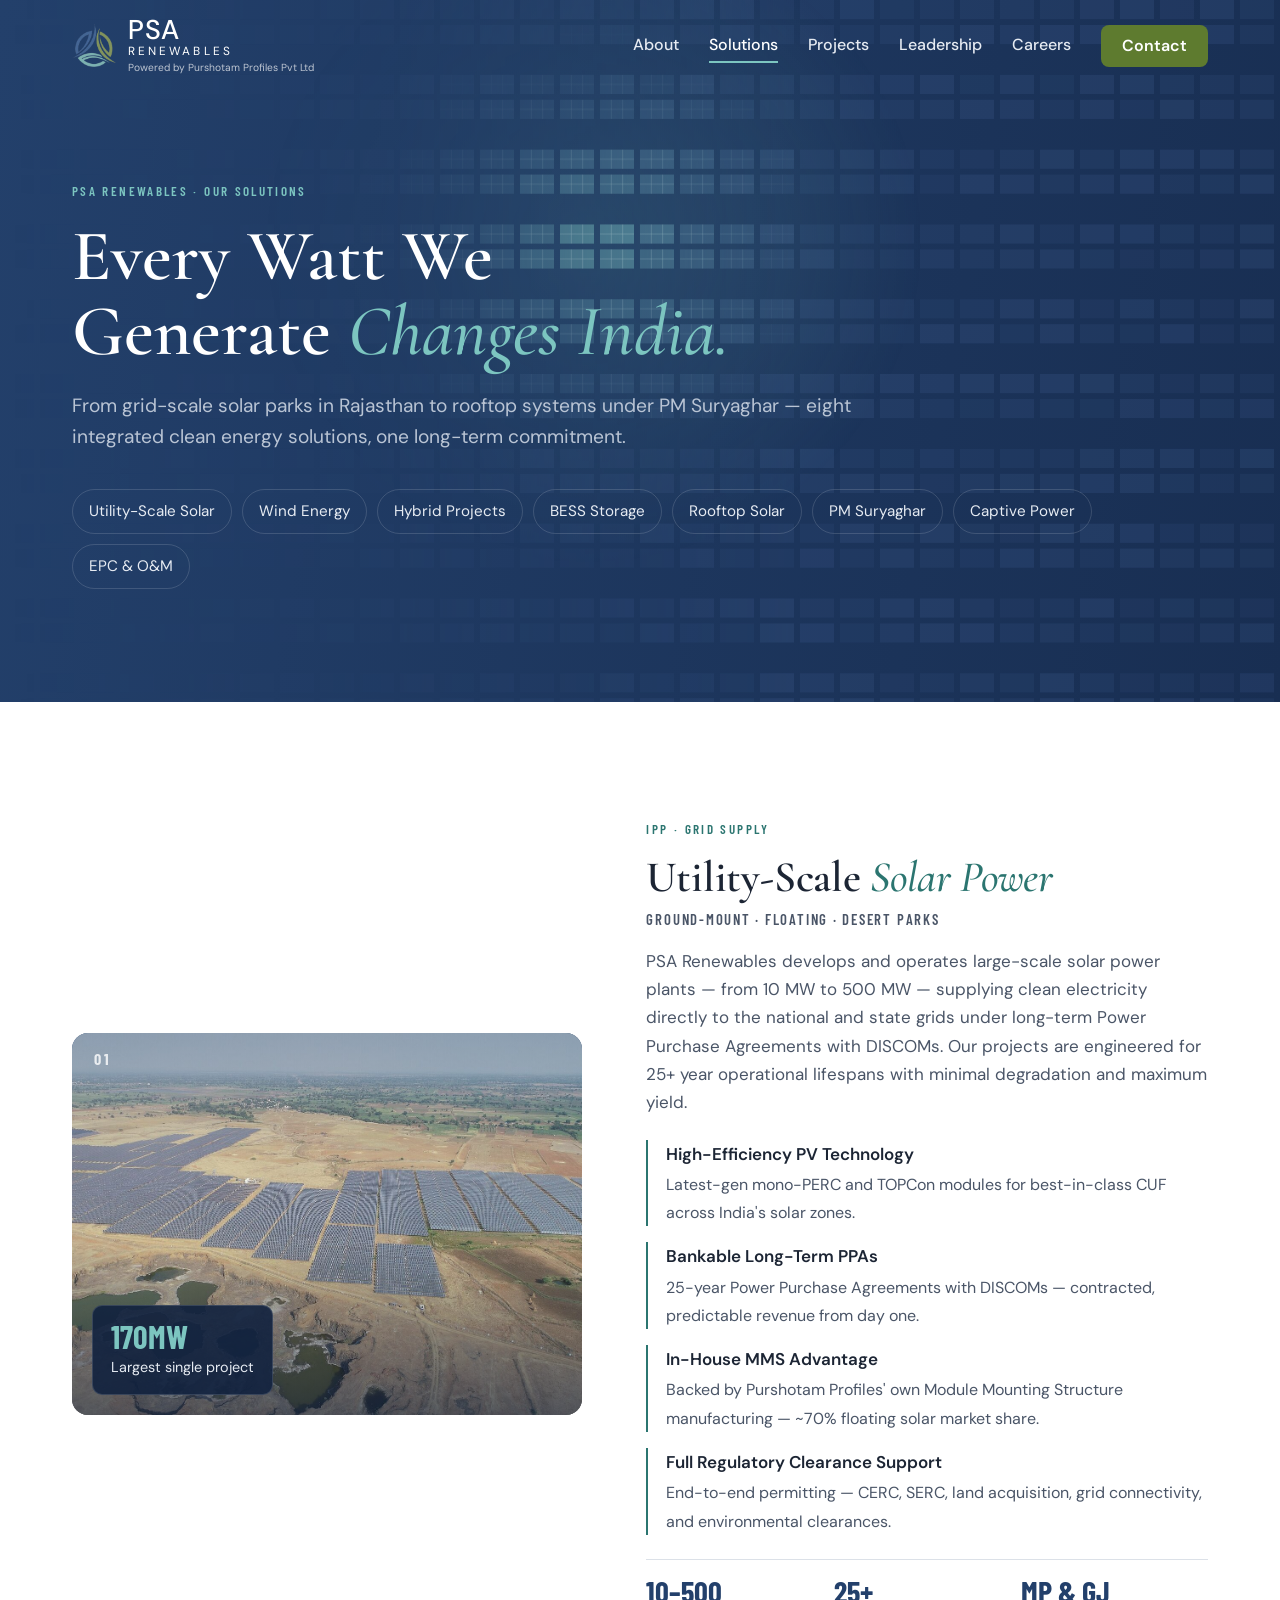
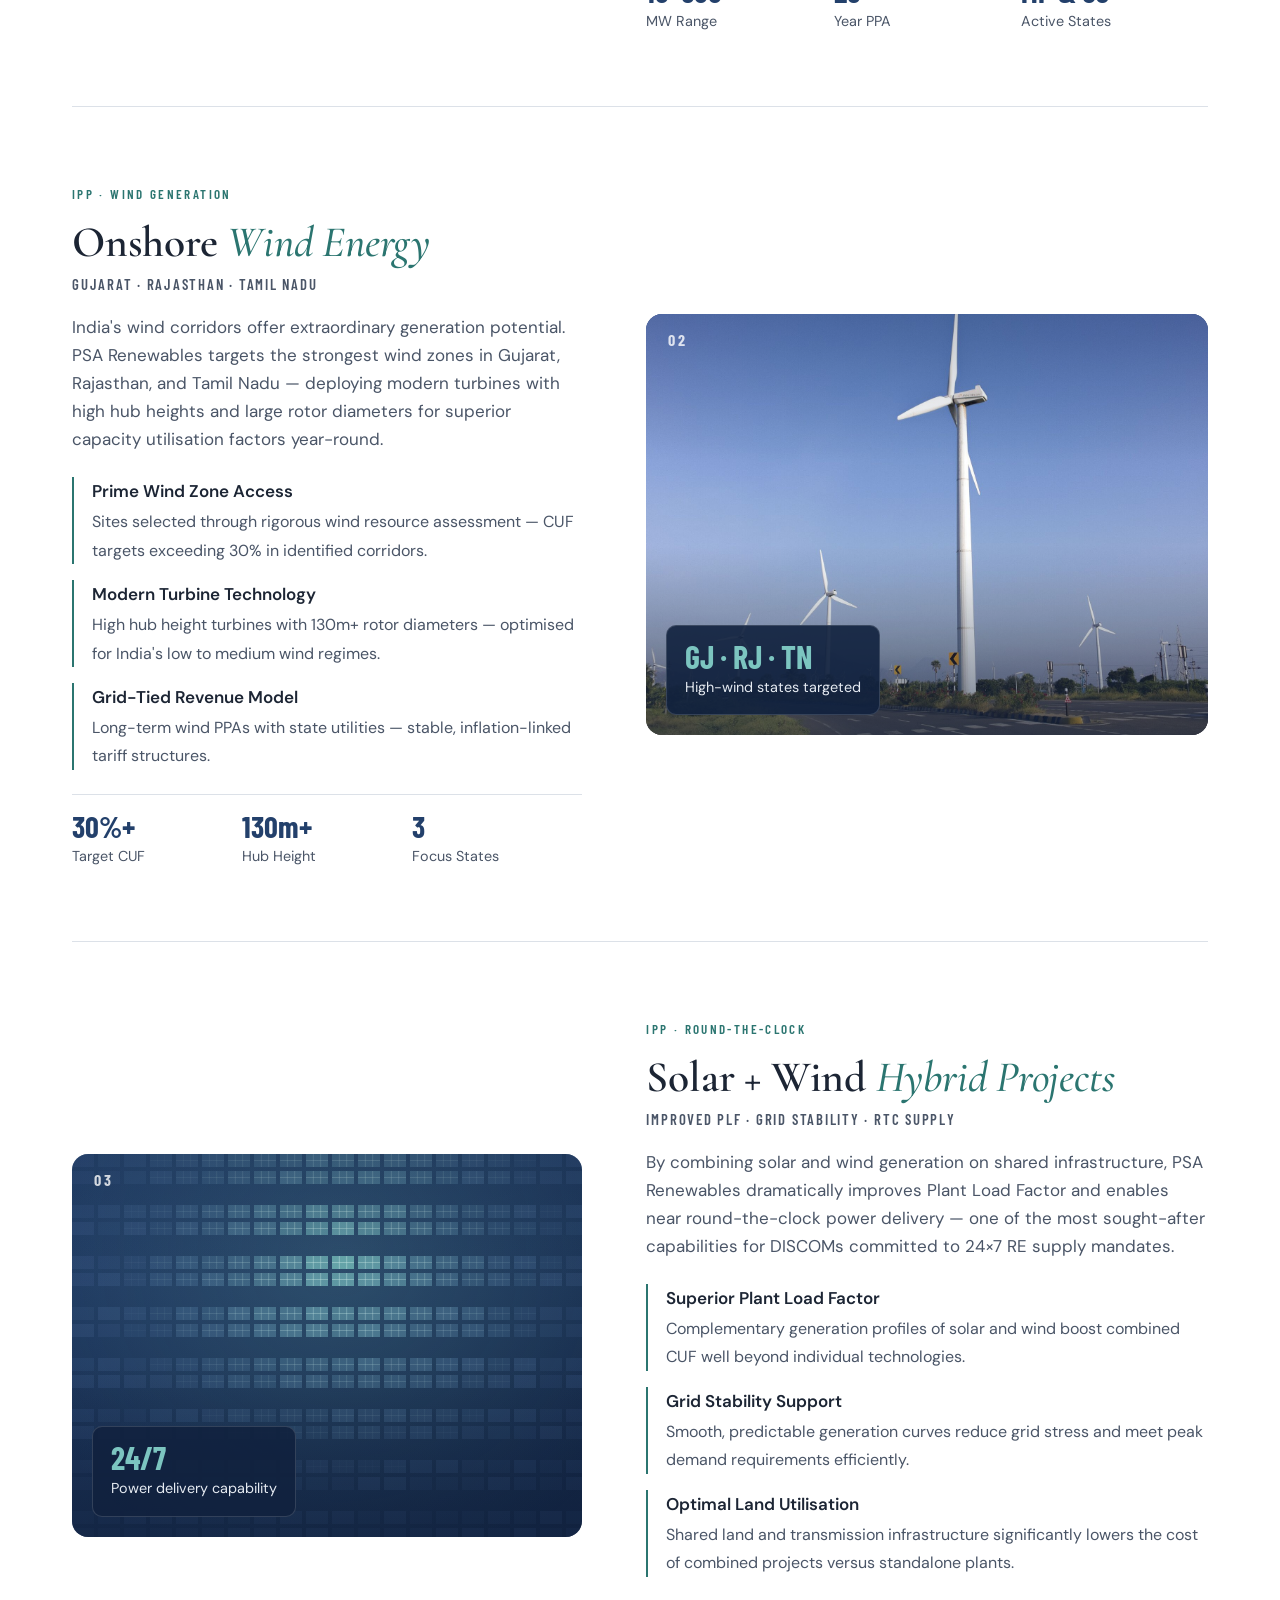
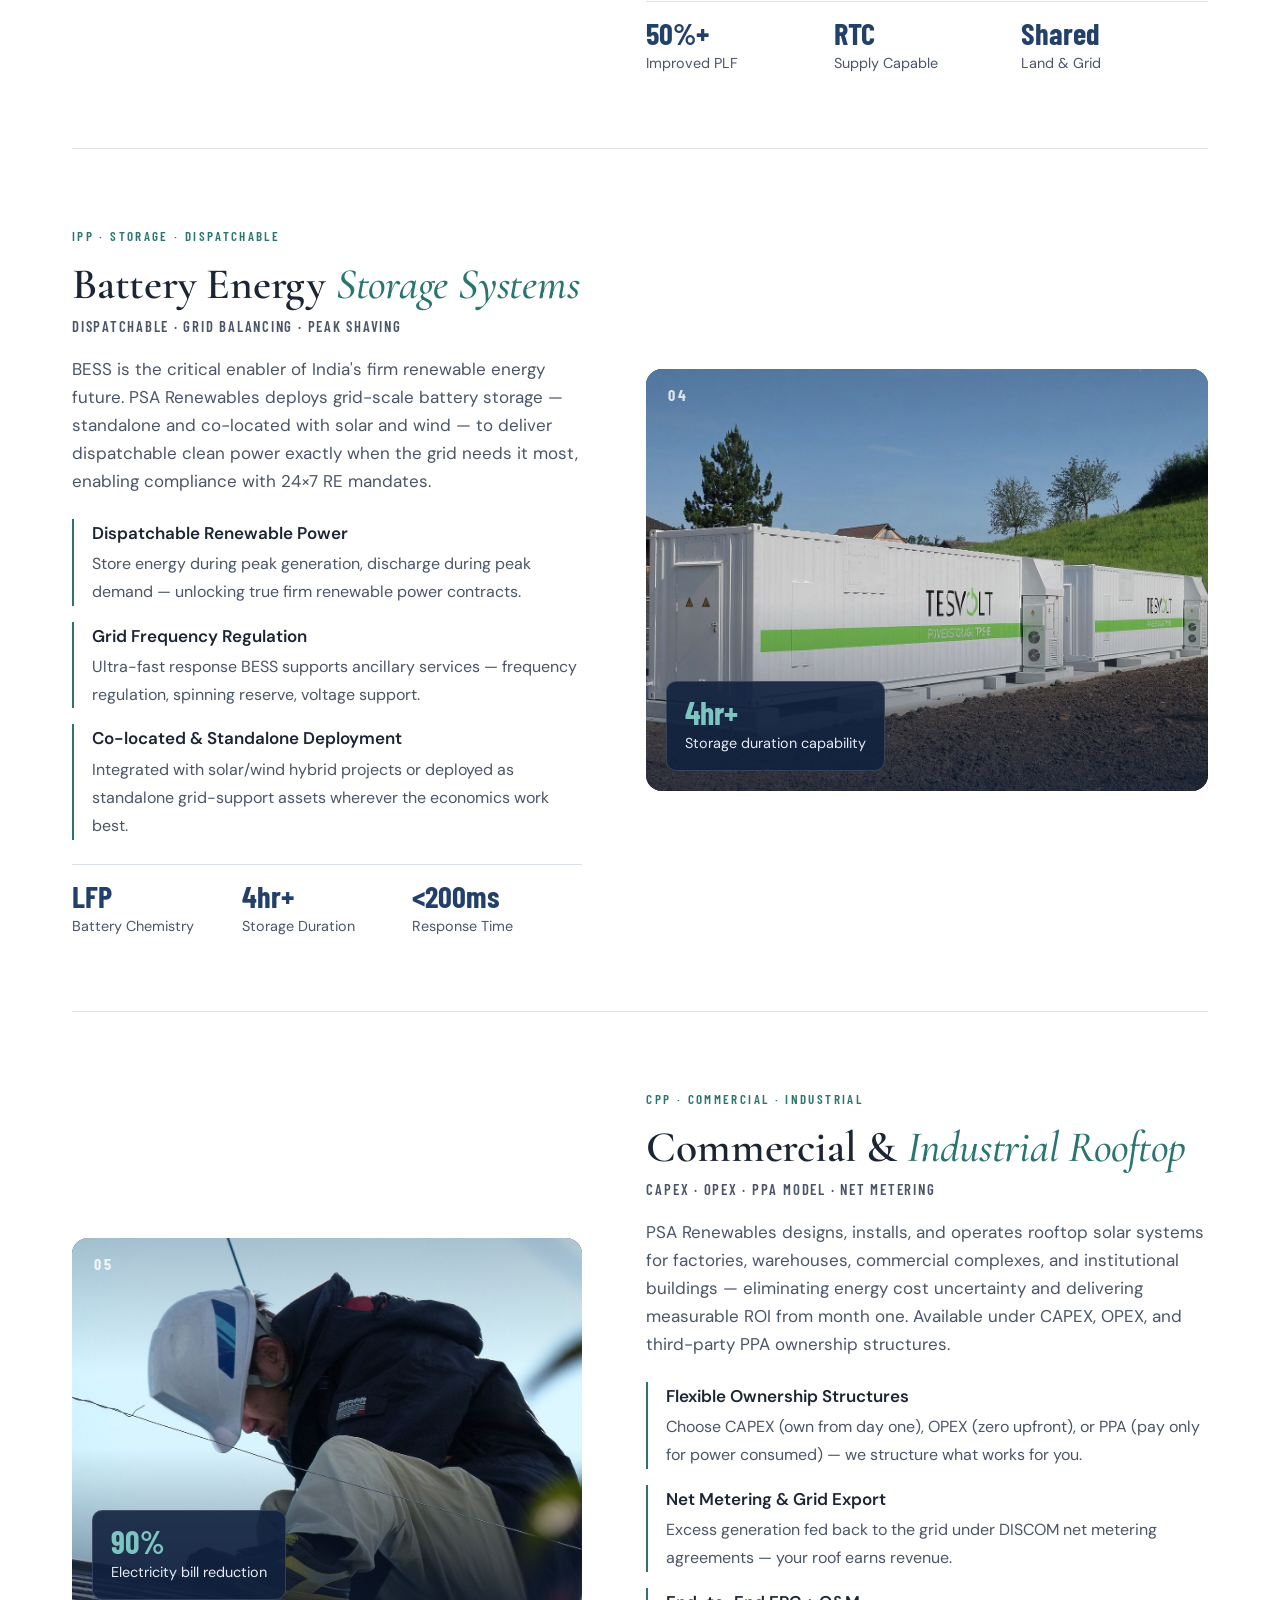
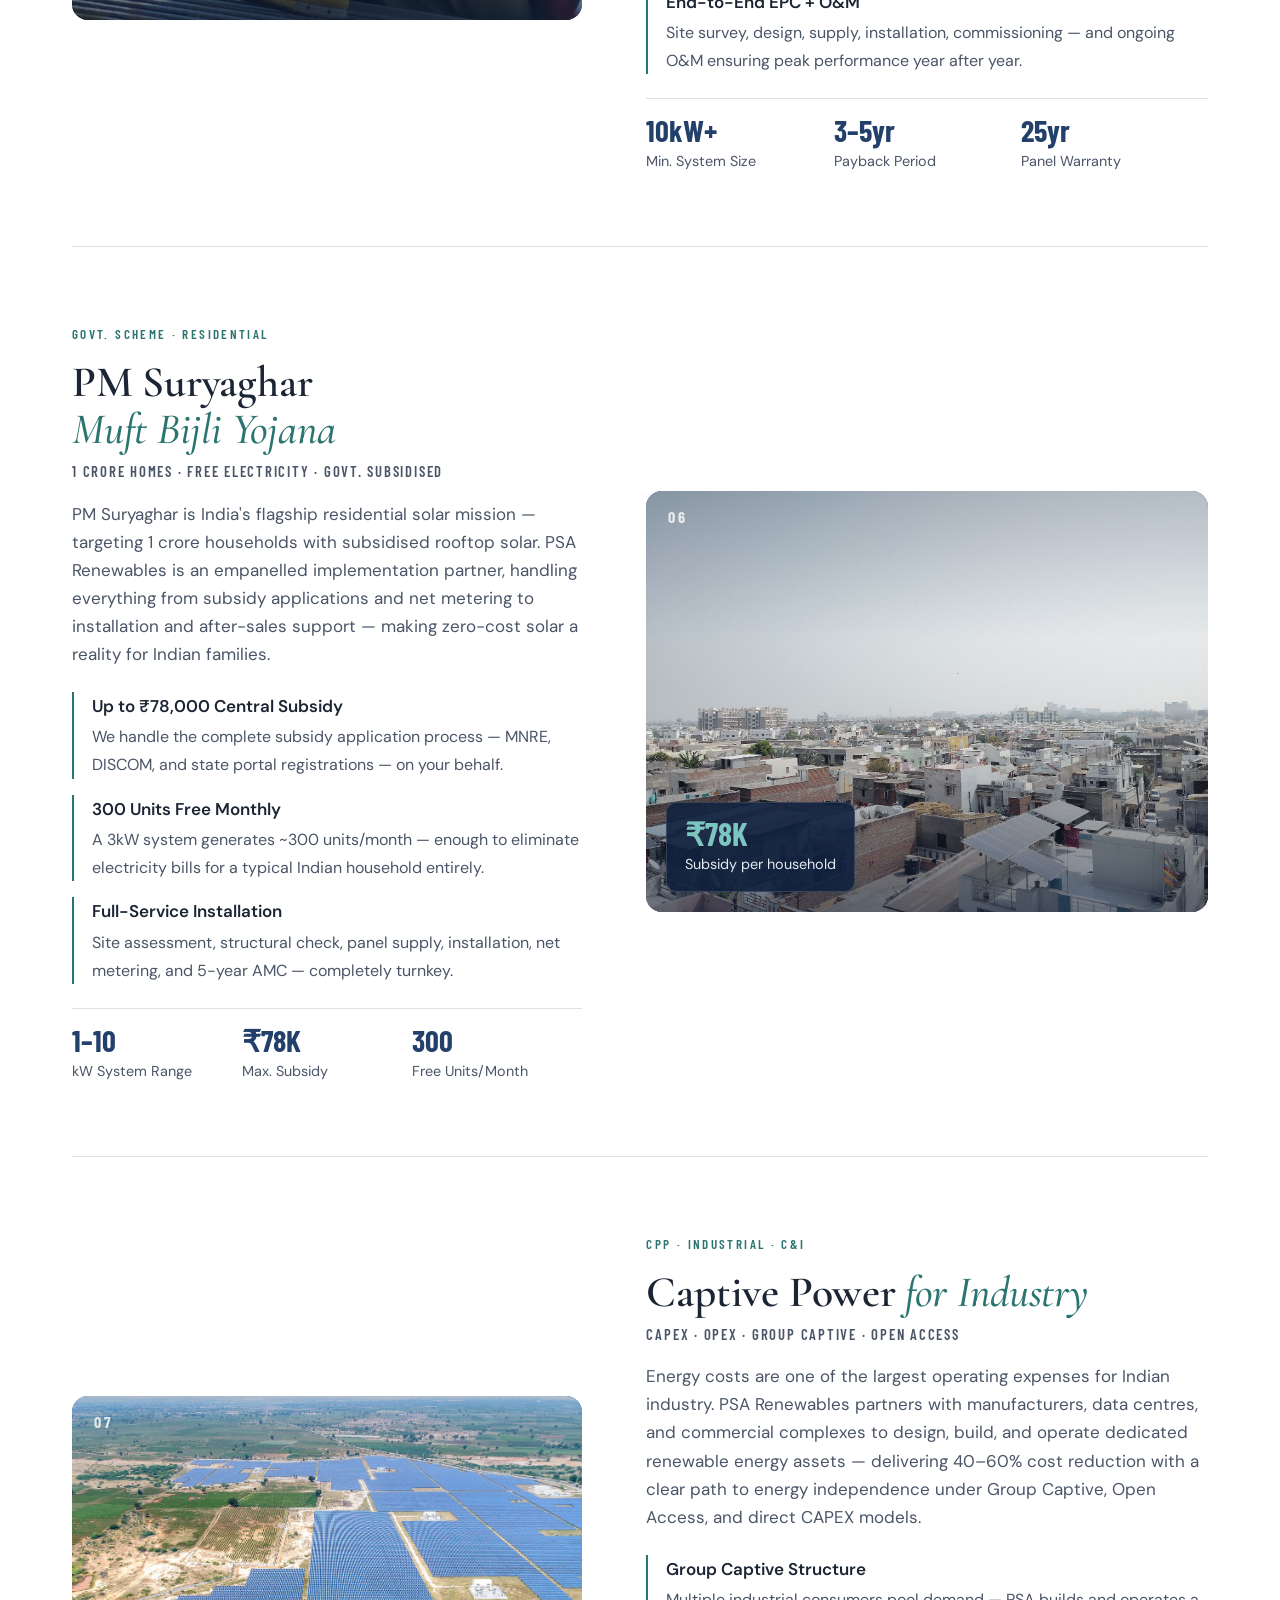
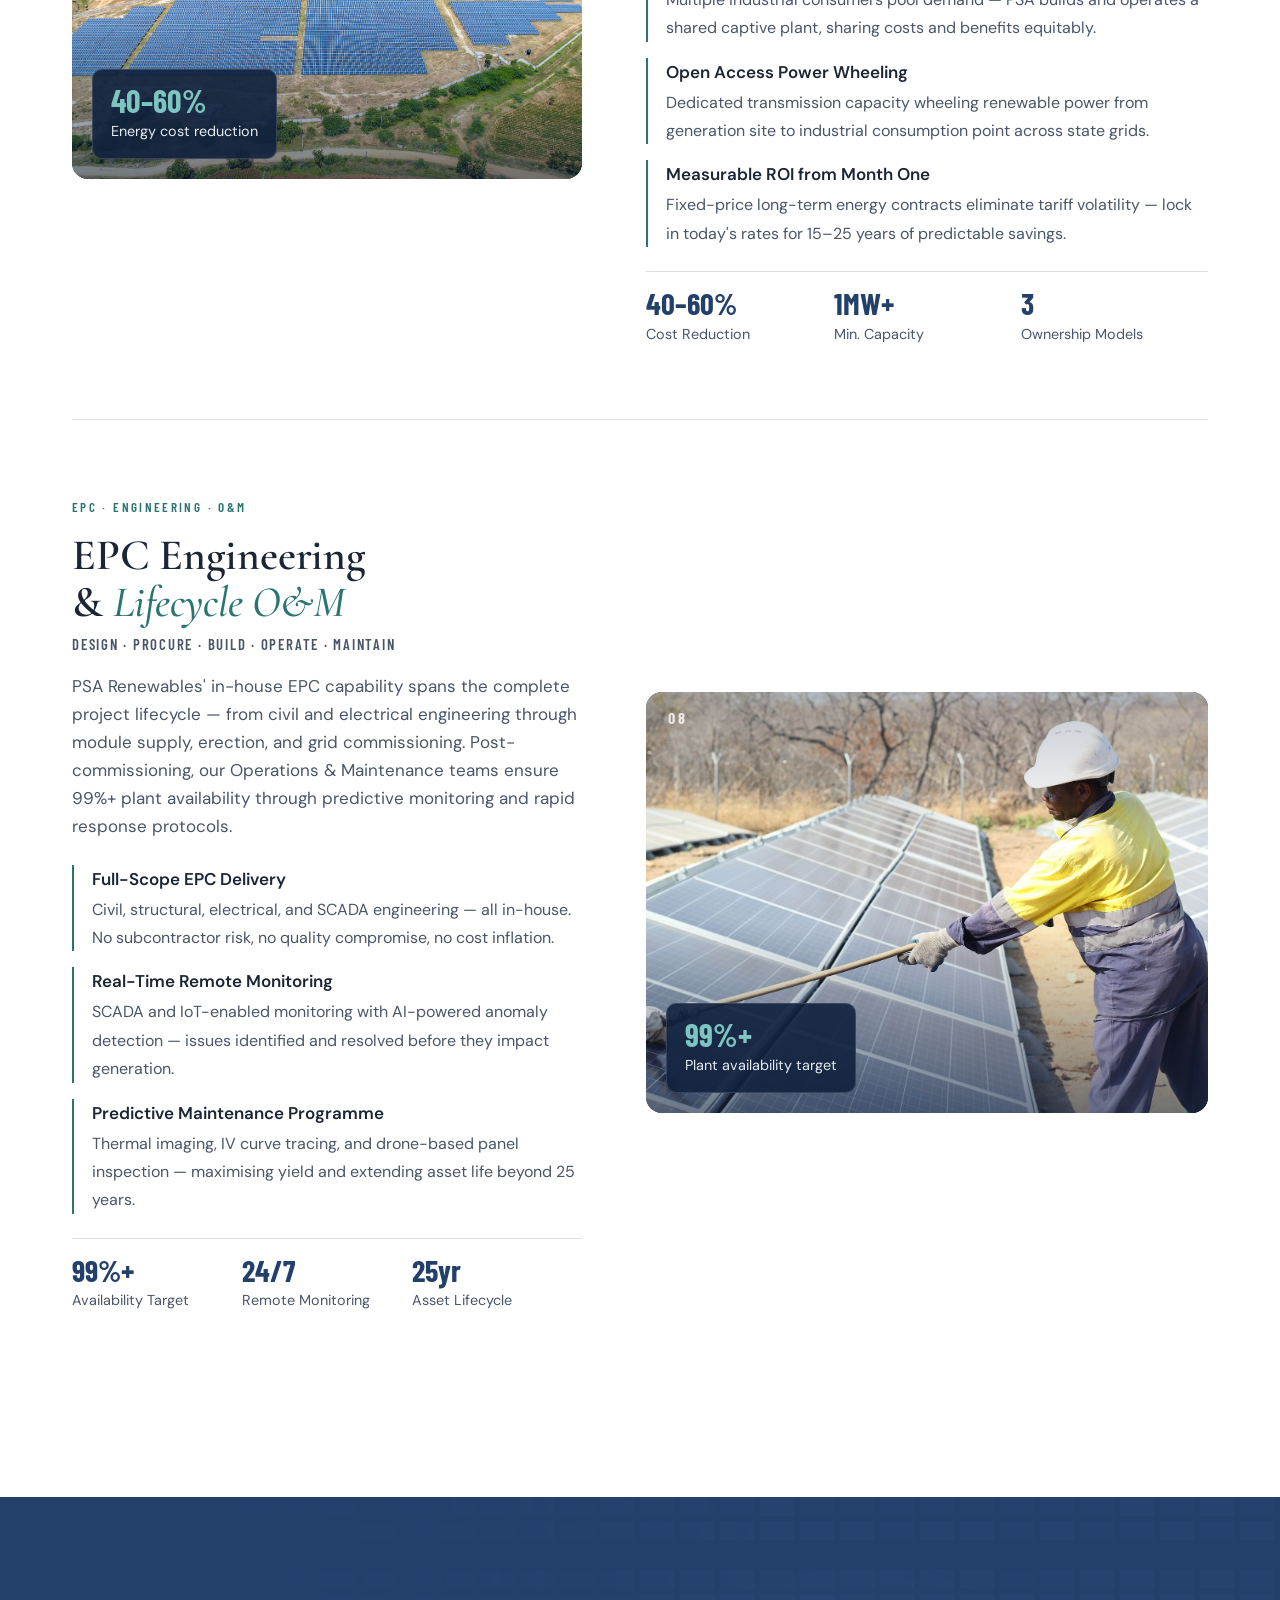
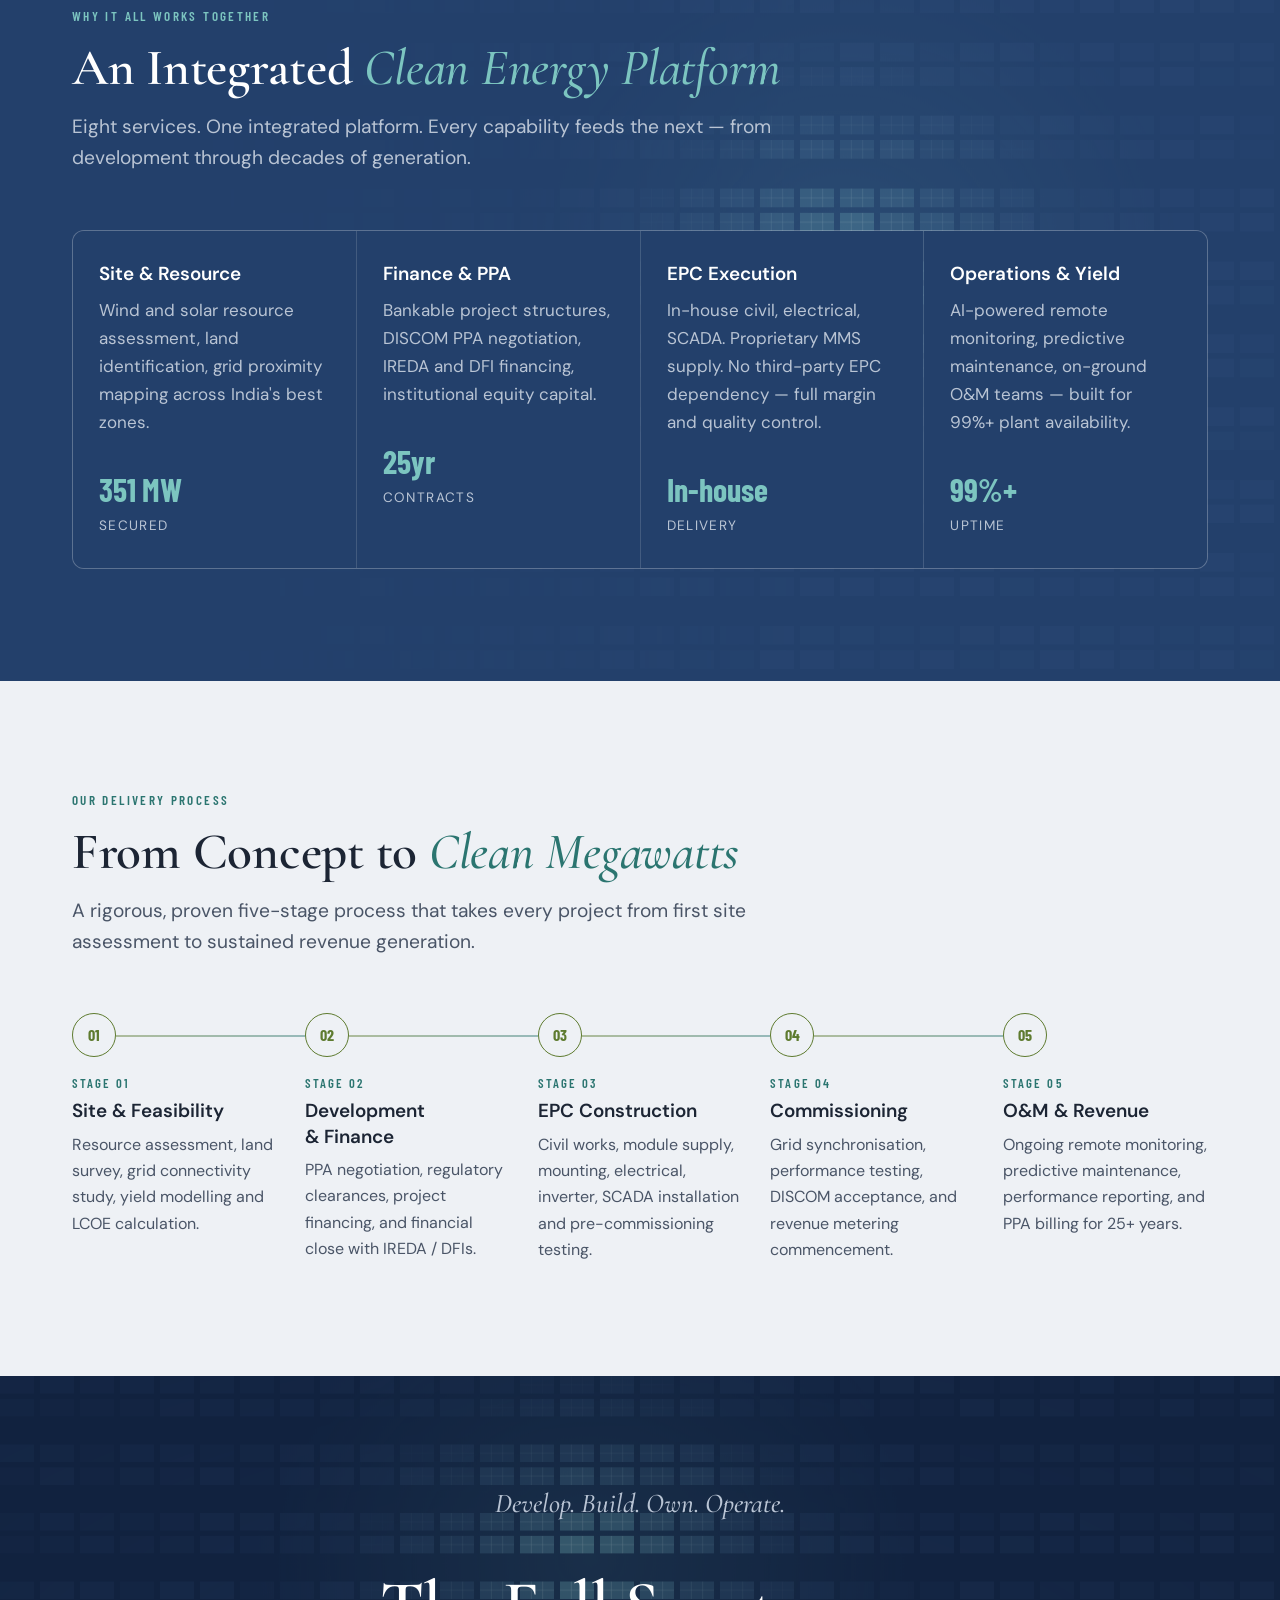
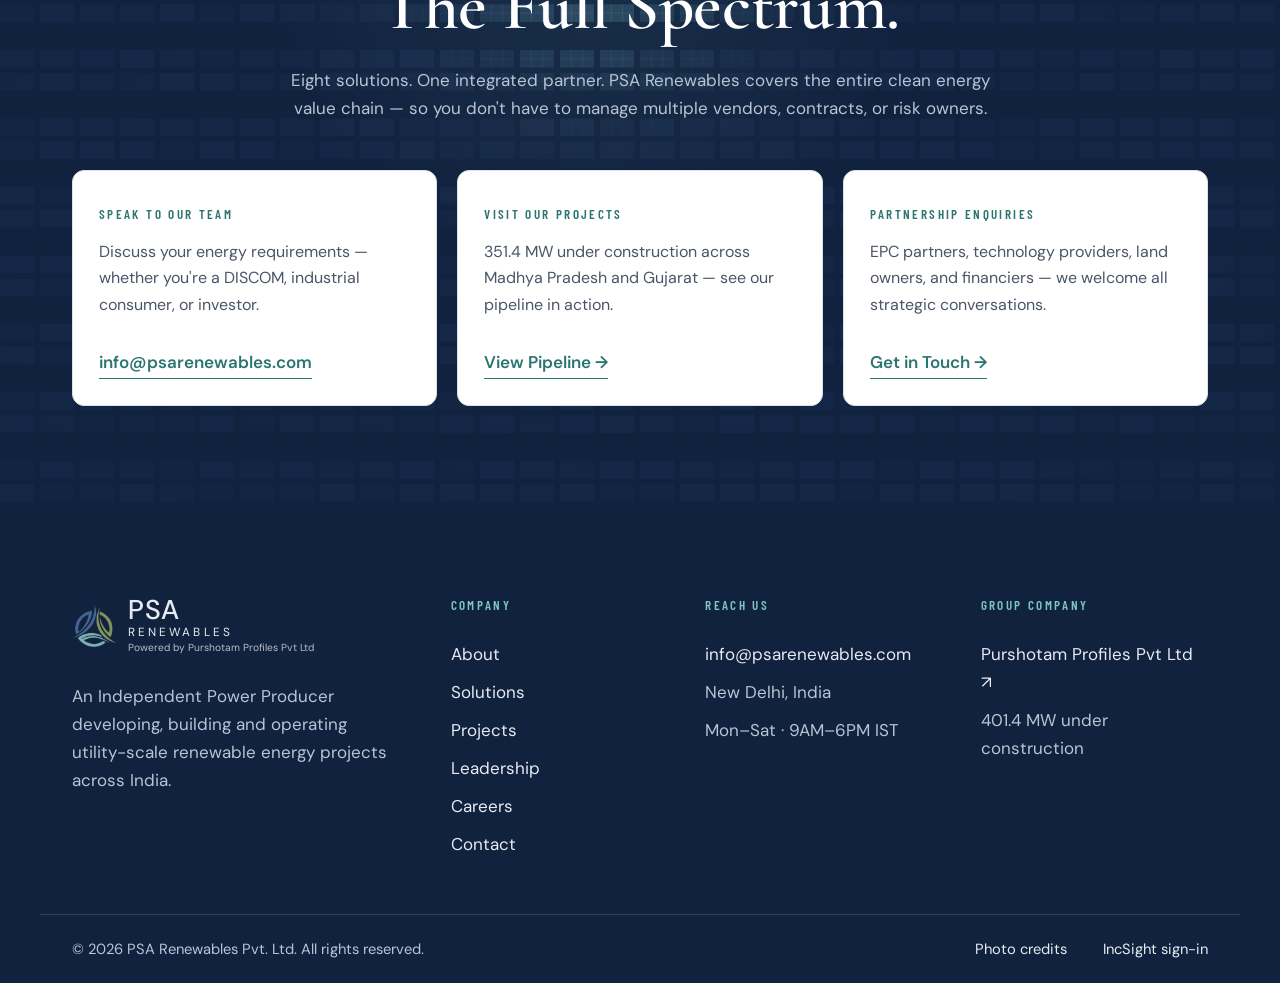
==== commit f7884370: "Sample photos on home cards and solutions, photo credits page Co-Authored-By: Claude Opus 5.5 <norep" ====
--- a/solutions.html
+++ b/solutions.html
@@ -36,7 +36,7 @@
       <div class="wrap">
         <article class="solution" id="utility-solar">
           <div class="solution-media reveal">
-            <canvas class="panel-art" aria-hidden="true"></canvas>
+            <img src="assets/photos/utility-solar.jpg" alt="Ground-mount solar power plant in Maharashtra" loading="lazy">
             <span class="idx">01</span>
             <div class="flag"><b>170MW</b><span>Largest single project</span></div>
           </div>
@@ -60,7 +60,7 @@
         </article>
         <article class="solution" id="wind">
           <div class="solution-media reveal">
-            <canvas class="panel-art" aria-hidden="true"></canvas>
+            <img src="assets/photos/wind.jpg" alt="Wind turbines near Kanyakumari, Tamil Nadu" loading="lazy">
             <span class="idx">02</span>
             <div class="flag"><b>GJ · RJ · TN</b><span>High-wind states targeted</span></div>
           </div>
@@ -106,7 +106,7 @@
         </article>
         <article class="solution" id="bess">
           <div class="solution-media reveal">
-            <canvas class="panel-art" aria-hidden="true"></canvas>
+            <img src="assets/photos/bess.jpg" alt="Battery energy storage containers" loading="lazy">
             <span class="idx">04</span>
             <div class="flag"><b>4hr+</b><span>Storage duration capability</span></div>
           </div>
@@ -129,7 +129,7 @@
         </article>
         <article class="solution" id="rooftop">
           <div class="solution-media reveal">
-            <canvas class="panel-art" aria-hidden="true"></canvas>
+            <img src="assets/photos/rooftop.jpg" alt="Technician installing rooftop solar panels" loading="lazy">
             <span class="idx">05</span>
             <div class="flag"><b>90%</b><span>Electricity bill reduction</span></div>
           </div>
@@ -152,7 +152,7 @@
         </article>
         <article class="solution" id="pm-suryaghar">
           <div class="solution-media reveal">
-            <canvas class="panel-art" aria-hidden="true"></canvas>
+            <img src="assets/photos/pm-suryaghar.jpg" alt="Rooftop solar panels on homes in Mehsana, Gujarat" loading="lazy">
             <span class="idx">06</span>
             <div class="flag"><b>₹78K</b><span>Subsidy per household</span></div>
           </div>
@@ -175,7 +175,7 @@
         </article>
         <article class="solution" id="captive">
           <div class="solution-media reveal">
-            <canvas class="panel-art" aria-hidden="true"></canvas>
+            <img src="assets/photos/captive.jpg" alt="Solar power plant and substation in Telangana" loading="lazy">
             <span class="idx">07</span>
             <div class="flag"><b>40–60%</b><span>Energy cost reduction</span></div>
           </div>
@@ -198,7 +198,7 @@
         </article>
         <article class="solution" id="epc-om">
           <div class="solution-media reveal">
-            <canvas class="panel-art" aria-hidden="true"></canvas>
+            <img src="assets/photos/epc-om.jpg" alt="Technician cleaning solar panels" loading="lazy">
             <span class="idx">08</span>
             <div class="flag"><b>99%+</b><span>Plant availability target</span></div>
           </div>
--- a/styles.css
+++ b/styles.css
@@ -166,7 +166,7 @@
 .card:hover { transform: translateY(-4px); box-shadow: 0 18px 40px -22px rgba(17, 34, 63, .45); }
 .media { position: relative; aspect-ratio: 16 / 9; background: linear-gradient(160deg, var(--navy) 0%, var(--navy-ink) 100%); overflow: hidden; }
 .media img { position: absolute; inset: 0; width: 100%; height: 100%; object-fit: cover; }
-.media .num { position: absolute; left: 22px; bottom: 16px; font: 700 2.6rem/1 var(--cond); color: rgba(255, 255, 255, .92); z-index: 1; }
+.media .num { position: absolute; left: 22px; bottom: 16px; font: 700 2.6rem/1 var(--cond); color: #fff; z-index: 2; }
 .card-body { padding: 26px 26px 30px; display: grid; gap: 10px; align-content: start; }
 .card-body ul { margin: 8px 0 0; padding: 0; list-style: none; display: grid; gap: 8px; }
 .card-body li { position: relative; padding-left: 20px; color: var(--muted); font-size: 1rem; }
@@ -226,10 +226,12 @@
 .solution:first-child { border-top: 0; padding-top: 0; }
 .solution:nth-child(even) .solution-media { order: 2; }
 .solution-media { position: relative; aspect-ratio: 4 / 3; border-radius: 16px; overflow: hidden; background: linear-gradient(160deg, var(--navy) 0%, var(--navy-ink) 100%); }
-.solution-media .flag { position: absolute; left: 20px; bottom: 20px; z-index: 1; background: rgba(17, 34, 63, .9); border: 1px solid var(--line-dark); border-radius: 10px; padding: 14px 18px; color: #fff; }
+.solution-media img { position: absolute; inset: 0; width: 100%; height: 100%; object-fit: cover; }
+.solution-media::after, .media::after { content: ""; position: absolute; inset: 0; background: linear-gradient(180deg, rgba(17, 34, 63, .25) 0%, transparent 35%, transparent 55%, rgba(17, 34, 63, .6) 100%); pointer-events: none; }
+.solution-media .flag { z-index: 2; position: absolute; left: 20px; bottom: 20px; z-index: 1; background: rgba(17, 34, 63, .9); border: 1px solid var(--line-dark); border-radius: 10px; padding: 14px 18px; color: #fff; }
 .solution-media .flag b { display: block; font: 700 2rem/1 var(--cond); color: var(--teal); }
 .solution-media .flag span { font-size: .9rem; color: var(--on-dark); }
-.solution-media .idx { position: absolute; top: 18px; left: 22px; z-index: 1; font: 700 1rem/1 var(--cond); letter-spacing: .16em; color: rgba(255, 255, 255, .8); }
+.solution-media .idx { position: absolute; top: 18px; left: 22px; z-index: 2; font: 700 1rem/1 var(--cond); letter-spacing: .16em; color: rgba(255, 255, 255, .8); }
 .solution h2 { margin: 12px 0 8px; font-size: clamp(2rem, 3.4vw, 2.8rem); }
 .solution .sub { font: 600 .92rem/1.4 var(--cond); letter-spacing: .12em; text-transform: uppercase; color: var(--muted); margin-bottom: 18px; }
 .solution > div > p { color: var(--muted); }
@@ -282,6 +284,8 @@
 .footer a:hover { color: #fff; text-decoration: underline; }
 .footer p { margin: 0; color: var(--muted-dark); }
 .footer-brand p { margin-top: 18px; max-width: 36ch; }
+.footer-bottom a { margin-left: auto; }
+.footer-bottom a + a { margin-left: 20px; }
 .footer-bottom { display: flex; justify-content: space-between; gap: 16px; flex-wrap: wrap; padding: 22px 32px; border-top: 1px solid var(--line-dark); font-size: .92rem; color: var(--muted-dark); }
 
 /* ---------- Cursor ball ---------- */
